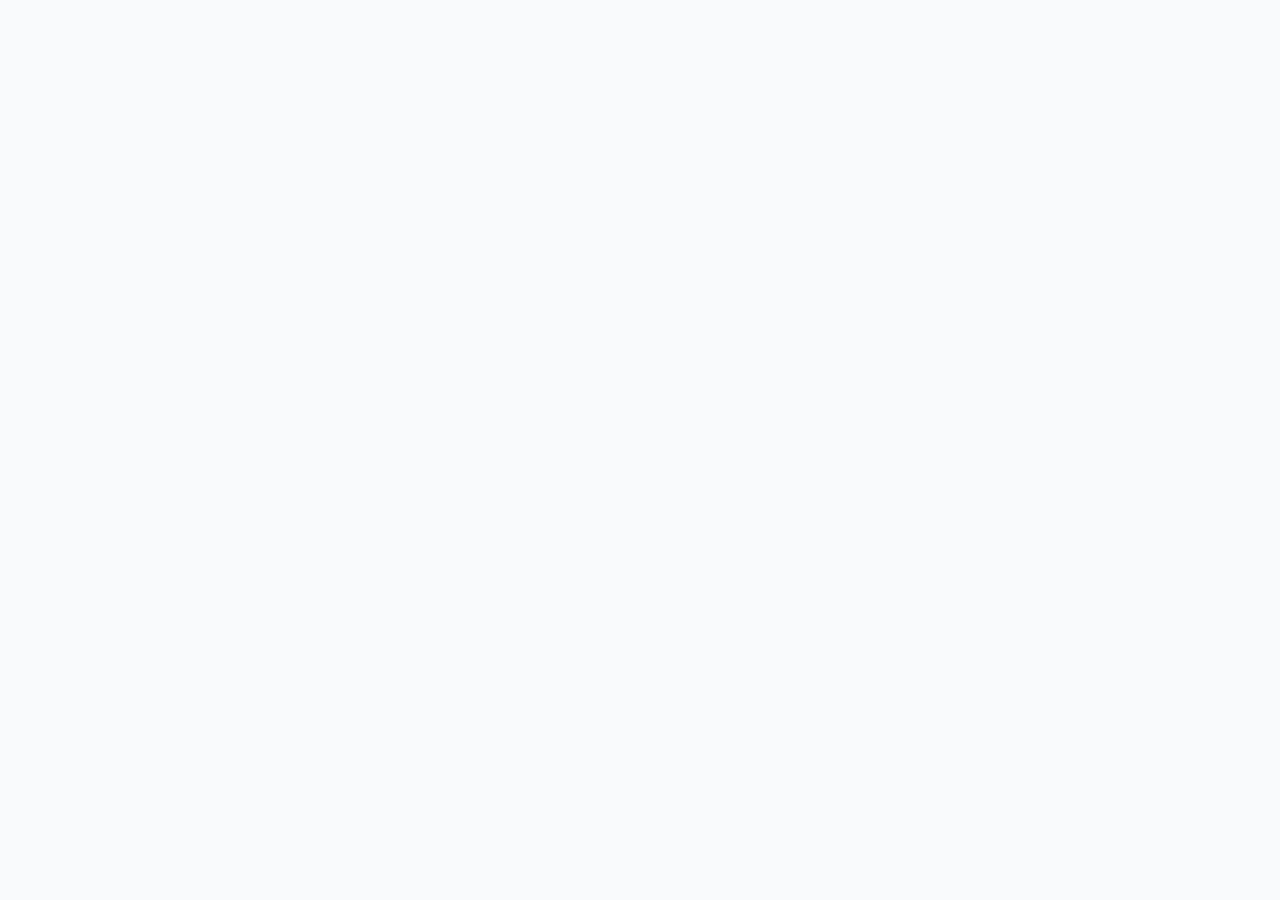
==== index.html @ a53a1e2d "fix: polish strategy confirmation workbench" ====
<!doctype html>
<html lang="zh-CN">
  <head>
    <meta charset="UTF-8" />
    <meta name="viewport" content="width=device-width, initial-scale=1.0, viewport-fit=cover" />
    <meta name="theme-color" content="#f6efe5" />
    <meta name="apple-mobile-web-app-capable" content="yes" />
    <meta name="apple-mobile-web-app-status-bar-style" content="default" />
    <title>交易考古｜趁记忆变形前，封存每笔买入</title>
    <link rel="preload" href="/trade-archaeology-workbench/fonts/inter-latin-400-normal.woff2" as="font" type="font/woff2" crossorigin />
    <link rel="preload" href="/trade-archaeology-workbench/fonts/inter-latin-600-normal.woff2" as="font" type="font/woff2" crossorigin />
    <style>
      html { background-color: hsl(220 20% 98%); }
      html.dark { background-color: hsl(220 20% 5%); }

      @font-face {
        font-family: "Inter";
        font-style: normal;
        font-display: swap;
        font-weight: 400;
        src: url("/trade-archaeology-workbench/fonts/inter-latin-ext-400-normal.woff2") format("woff2");
        unicode-range: U+0100-02BA,U+02BD-02C5,U+02C7-02CC,U+02CE-02D7,U+02DD-02FF,U+0304,U+0308,U+0329,U+1D00-1DBF,U+1E00-1E9F,U+1EF2-1EFF,U+2020,U+20A0-20AB,U+20AD-20C0,U+2113,U+2C60-2C7F,U+A720-A7FF;
      }

      @font-face {
        font-family: "Inter";
        font-style: normal;
        font-display: swap;
        font-weight: 400;
        src: url("/trade-archaeology-workbench/fonts/inter-latin-400-normal.woff2") format("woff2");
        unicode-range: U+0000-00FF,U+0131,U+0152-0153,U+02BB-02BC,U+02C6,U+02DA,U+02DC,U+0304,U+0308,U+0329,U+2000-206F,U+20AC,U+2122,U+2191,U+2193,U+2212,U+2215,U+FEFF,U+FFFD;
      }

      @font-face {
        font-family: "Inter";
        font-style: normal;
        font-display: swap;
        font-weight: 500;
        src: url("/trade-archaeology-workbench/fonts/inter-latin-ext-500-normal.woff2") format("woff2");
        unicode-range: U+0100-02BA,U+02BD-02C5,U+02C7-02CC,U+02CE-02D7,U+02DD-02FF,U+0304,U+0308,U+0329,U+1D00-1DBF,U+1E00-1E9F,U+1EF2-1EFF,U+2020,U+20A0-20AB,U+20AD-20C0,U+2113,U+2C60-2C7F,U+A720-A7FF;
      }

      @font-face {
        font-family: "Inter";
        font-style: normal;
        font-display: swap;
        font-weight: 500;
        src: url("/trade-archaeology-workbench/fonts/inter-latin-500-normal.woff2") format("woff2");
        unicode-range: U+0000-00FF,U+0131,U+0152-0153,U+02BB-02BC,U+02C6,U+02DA,U+02DC,U+0304,U+0308,U+0329,U+2000-206F,U+20AC,U+2122,U+2191,U+2193,U+2212,U+2215,U+FEFF,U+FFFD;
      }

      @font-face {
        font-family: "Inter";
        font-style: normal;
        font-display: swap;
        font-weight: 600;
        src: url("/trade-archaeology-workbench/fonts/inter-latin-ext-600-normal.woff2") format("woff2");
        unicode-range: U+0100-02BA,U+02BD-02C5,U+02C7-02CC,U+02CE-02D7,U+02DD-02FF,U+0304,U+0308,U+0329,U+1D00-1DBF,U+1E00-1E9F,U+1EF2-1EFF,U+2020,U+20A0-20AB,U+20AD-20C0,U+2113,U+2C60-2C7F,U+A720-A7FF;
      }

      @font-face {
        font-family: "Inter";
        font-style: normal;
        font-display: swap;
        font-weight: 600;
        src: url("/trade-archaeology-workbench/fonts/inter-latin-600-normal.woff2") format("woff2");
        unicode-range: U+0000-00FF,U+0131,U+0152-0153,U+02BB-02BC,U+02C6,U+02DA,U+02DC,U+0304,U+0308,U+0329,U+2000-206F,U+20AC,U+2122,U+2191,U+2193,U+2212,U+2215,U+FEFF,U+FFFD;
      }

      @font-face {
        font-family: "Inter";
        font-style: normal;
        font-display: swap;
        font-weight: 700;
        src: url("/trade-archaeology-workbench/fonts/inter-latin-ext-700-normal.woff2") format("woff2");
        unicode-range: U+0100-02BA,U+02BD-02C5,U+02C7-02CC,U+02CE-02D7,U+02DD-02FF,U+0304,U+0308,U+0329,U+1D00-1DBF,U+1E00-1E9F,U+1EF2-1EFF,U+2020,U+20A0-20AB,U+20AD-20C0,U+2113,U+2C60-2C7F,U+A720-A7FF;
      }

      @font-face {
        font-family: "Inter";
        font-style: normal;
        font-display: swap;
        font-weight: 700;
        src: url("/trade-archaeology-workbench/fonts/inter-latin-700-normal.woff2") format("woff2");
        unicode-range: U+0000-00FF,U+0131,U+0152-0153,U+02BB-02BC,U+02C6,U+02DA,U+02DC,U+0304,U+0308,U+0329,U+2000-206F,U+20AC,U+2122,U+2191,U+2193,U+2212,U+2215,U+FEFF,U+FFFD;
      }

      @font-face {
        font-family: "JetBrains Mono";
        font-style: normal;
        font-display: swap;
        font-weight: 400;
        src: url("/trade-archaeology-workbench/fonts/jetbrains-mono-latin-ext-400-normal.woff2") format("woff2");
        unicode-range: U+0100-02BA,U+02BD-02C5,U+02C7-02CC,U+02CE-02D7,U+02DD-02FF,U+0304,U+0308,U+0329,U+1D00-1DBF,U+1E00-1E9F,U+1EF2-1EFF,U+2020,U+20A0-20AB,U+20AD-20C0,U+2113,U+2C60-2C7F,U+A720-A7FF;
      }

      @font-face {
        font-family: "JetBrains Mono";
        font-style: normal;
        font-display: swap;
        font-weight: 400;
        src: url("/trade-archaeology-workbench/fonts/jetbrains-mono-latin-400-normal.woff2") format("woff2");
        unicode-range: U+0000-00FF,U+0131,U+0152-0153,U+02BB-02BC,U+02C6,U+02DA,U+02DC,U+0304,U+0308,U+0329,U+2000-206F,U+20AC,U+2122,U+2191,U+2193,U+2212,U+2215,U+FEFF,U+FFFD;
      }

      @font-face {
        font-family: "JetBrains Mono";
        font-style: normal;
        font-display: swap;
        font-weight: 500;
        src: url("/trade-archaeology-workbench/fonts/jetbrains-mono-latin-ext-500-normal.woff2") format("woff2");
        unicode-range: U+0100-02BA,U+02BD-02C5,U+02C7-02CC,U+02CE-02D7,U+02DD-02FF,U+0304,U+0308,U+0329,U+1D00-1DBF,U+1E00-1E9F,U+1EF2-1EFF,U+2020,U+20A0-20AB,U+20AD-20C0,U+2113,U+2C60-2C7F,U+A720-A7FF;
      }

      @font-face {
        font-family: "JetBrains Mono";
        font-style: normal;
        font-display: swap;
        font-weight: 500;
        src: url("/trade-archaeology-workbench/fonts/jetbrains-mono-latin-500-normal.woff2") format("woff2");
        unicode-range: U+0000-00FF,U+0131,U+0152-0153,U+02BB-02BC,U+02C6,U+02DA,U+02DC,U+0304,U+0308,U+0329,U+2000-206F,U+20AC,U+2122,U+2191,U+2193,U+2212,U+2215,U+FEFF,U+FFFD;
      }

      @font-face {
        font-family: "JetBrains Mono";
        font-style: normal;
        font-display: swap;
        font-weight: 700;
        src: url("/trade-archaeology-workbench/fonts/jetbrains-mono-latin-ext-700-normal.woff2") format("woff2");
        unicode-range: U+0100-02BA,U+02BD-02C5,U+02C7-02CC,U+02CE-02D7,U+02DD-02FF,U+0304,U+0308,U+0329,U+1D00-1DBF,U+1E00-1E9F,U+1EF2-1EFF,U+2020,U+20A0-20AB,U+20AD-20C0,U+2113,U+2C60-2C7F,U+A720-A7FF;
      }

      @font-face {
        font-family: "JetBrains Mono";
        font-style: normal;
        font-display: swap;
        font-weight: 700;
        src: url("/trade-archaeology-workbench/fonts/jetbrains-mono-latin-700-normal.woff2") format("woff2");
        unicode-range: U+0000-00FF,U+0131,U+0152-0153,U+02BB-02BC,U+02C6,U+02DA,U+02DC,U+0304,U+0308,U+0329,U+2000-206F,U+20AC,U+2122,U+2191,U+2193,U+2212,U+2215,U+FEFF,U+FFFD;
      }
    </style>
    <script src="/trade-archaeology-workbench/theme-boot.js"></script>
    <meta name="description" content="刚完成买入后，用几十秒核对成交字段并保存当时原话；随后在电脑端与交割单和策略记录核对。" />
    <meta property="og:title" content="交易考古｜封存刚发生的买入" />
    <meta property="og:description" content="截图、核对、写一句原因。趁记忆变形前，保留每笔买入当时的真实判断。" />
    <meta property="og:type" content="website" />
    <meta property="og:image" content="/trade-archaeology-workbench/mobile-social-preview.png" />
    <meta name="twitter:card" content="summary_large_image" />
    <meta name="twitter:title" content="交易考古｜封存刚发生的买入" />
    <meta name="twitter:description" content="截图、核对、写一句原因。趁记忆变形前，保留每笔买入当时的真实判断。" />
    <meta name="twitter:image" content="/trade-archaeology-workbench/mobile-social-preview.png" />
    <script type="module" crossorigin src="/trade-archaeology-workbench/assets/index-B995iYvN.js"></script>
    <link rel="modulepreload" crossorigin href="/trade-archaeology-workbench/assets/vendor-react-CUtAopOb.js">
    <link rel="stylesheet" crossorigin href="/trade-archaeology-workbench/assets/index-Dd27rrLP.css">
  </head>
  <body class="min-h-screen bg-background text-foreground antialiased">
    <!--
      THESIS: A research ledger for turning confirmed decisions into strategy; it refuses the generic SaaS dashboard.
      OWN-WORLD: Warm paper, forest rules, cinnabar emphasis, ledger cells, and restrained squared controls.
      STORY: Enter decisions, inspect point-in-time evidence, shape strategy, then evaluate only after freezing.
      FIRST VIEWPORT: A compact masthead and numbered stage rail frame one dense, task-first work surface.
      FORM: Chinese editorial research folio, pinned by the user's reference; seed key USER-REFERENCE-2026-09-03.
      FINISH: unreviewed and undocumented is unfinished; this build ends with the finish review, the verdict, and DESIGN.md
    -->
    <div id="root"></div>
  </body>
</html>
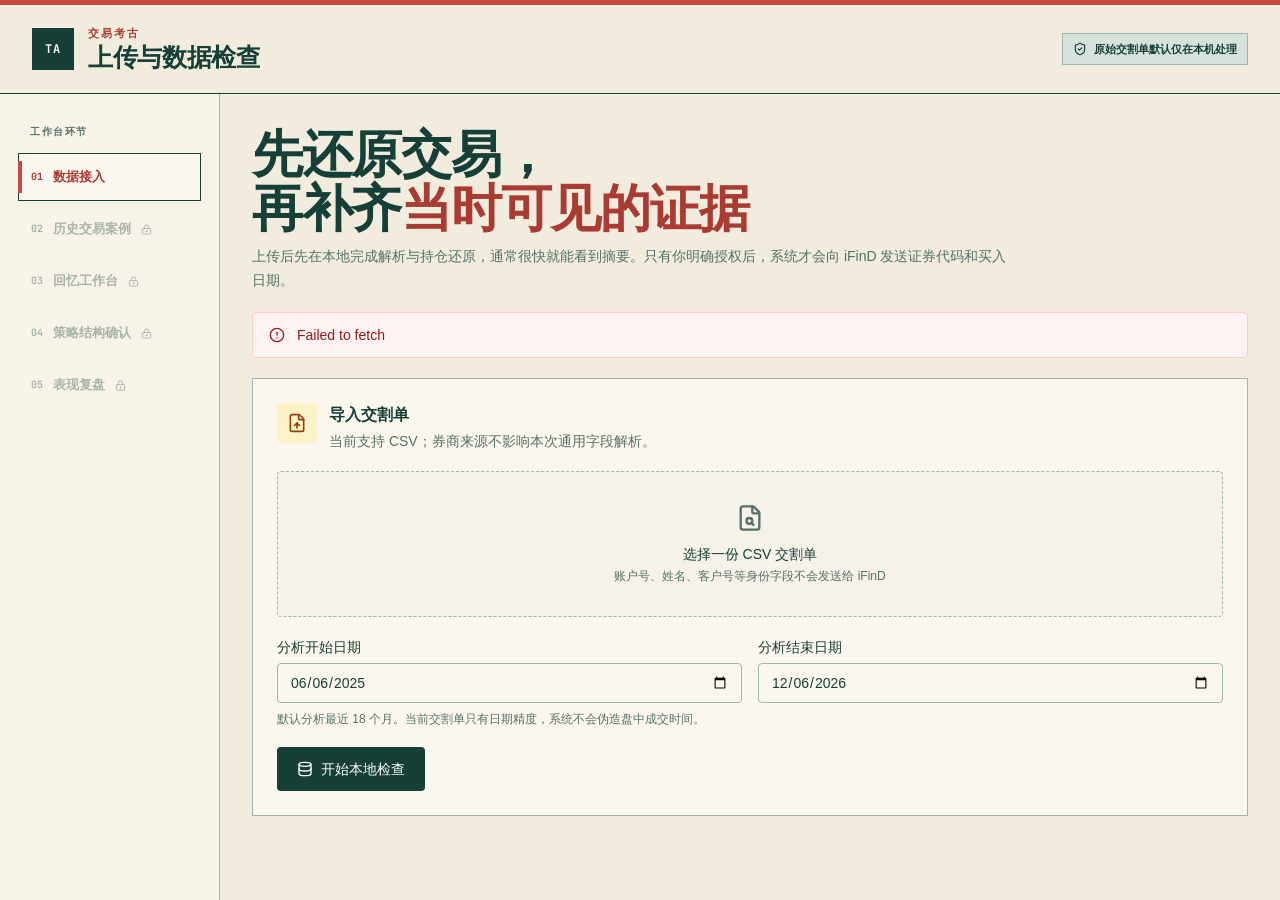
==== commit 4625584b: "feat: add strategy freeze and review unlock" ====
--- a/index.html
+++ b/index.html
@@ -7,8 +7,8 @@
     <meta name="apple-mobile-web-app-capable" content="yes" />
     <meta name="apple-mobile-web-app-status-bar-style" content="default" />
     <title>交易考古｜趁记忆变形前，封存每笔买入</title>
-    <link rel="preload" href="/trade-archaeology-workbench/fonts/inter-latin-400-normal.woff2" as="font" type="font/woff2" crossorigin />
-    <link rel="preload" href="/trade-archaeology-workbench/fonts/inter-latin-600-normal.woff2" as="font" type="font/woff2" crossorigin />
+    <link rel="preload" href="/fonts/inter-latin-400-normal.woff2" as="font" type="font/woff2" crossorigin />
+    <link rel="preload" href="/fonts/inter-latin-600-normal.woff2" as="font" type="font/woff2" crossorigin />
     <style>
       html { background-color: hsl(220 20% 98%); }
       html.dark { background-color: hsl(220 20% 5%); }
@@ -18,7 +18,7 @@
         font-style: normal;
         font-display: swap;
         font-weight: 400;
-        src: url("/trade-archaeology-workbench/fonts/inter-latin-ext-400-normal.woff2") format("woff2");
+        src: url("/fonts/inter-latin-ext-400-normal.woff2") format("woff2");
         unicode-range: U+0100-02BA,U+02BD-02C5,U+02C7-02CC,U+02CE-02D7,U+02DD-02FF,U+0304,U+0308,U+0329,U+1D00-1DBF,U+1E00-1E9F,U+1EF2-1EFF,U+2020,U+20A0-20AB,U+20AD-20C0,U+2113,U+2C60-2C7F,U+A720-A7FF;
       }
 
@@ -27,7 +27,7 @@
         font-style: normal;
         font-display: swap;
         font-weight: 400;
-        src: url("/trade-archaeology-workbench/fonts/inter-latin-400-normal.woff2") format("woff2");
+        src: url("/fonts/inter-latin-400-normal.woff2") format("woff2");
         unicode-range: U+0000-00FF,U+0131,U+0152-0153,U+02BB-02BC,U+02C6,U+02DA,U+02DC,U+0304,U+0308,U+0329,U+2000-206F,U+20AC,U+2122,U+2191,U+2193,U+2212,U+2215,U+FEFF,U+FFFD;
       }
 
@@ -36,7 +36,7 @@
         font-style: normal;
         font-display: swap;
         font-weight: 500;
-        src: url("/trade-archaeology-workbench/fonts/inter-latin-ext-500-normal.woff2") format("woff2");
+        src: url("/fonts/inter-latin-ext-500-normal.woff2") format("woff2");
         unicode-range: U+0100-02BA,U+02BD-02C5,U+02C7-02CC,U+02CE-02D7,U+02DD-02FF,U+0304,U+0308,U+0329,U+1D00-1DBF,U+1E00-1E9F,U+1EF2-1EFF,U+2020,U+20A0-20AB,U+20AD-20C0,U+2113,U+2C60-2C7F,U+A720-A7FF;
       }
 
@@ -45,7 +45,7 @@
         font-style: normal;
         font-display: swap;
         font-weight: 500;
-        src: url("/trade-archaeology-workbench/fonts/inter-latin-500-normal.woff2") format("woff2");
+        src: url("/fonts/inter-latin-500-normal.woff2") format("woff2");
         unicode-range: U+0000-00FF,U+0131,U+0152-0153,U+02BB-02BC,U+02C6,U+02DA,U+02DC,U+0304,U+0308,U+0329,U+2000-206F,U+20AC,U+2122,U+2191,U+2193,U+2212,U+2215,U+FEFF,U+FFFD;
       }
 
@@ -54,7 +54,7 @@
         font-style: normal;
         font-display: swap;
         font-weight: 600;
-        src: url("/trade-archaeology-workbench/fonts/inter-latin-ext-600-normal.woff2") format("woff2");
+        src: url("/fonts/inter-latin-ext-600-normal.woff2") format("woff2");
         unicode-range: U+0100-02BA,U+02BD-02C5,U+02C7-02CC,U+02CE-02D7,U+02DD-02FF,U+0304,U+0308,U+0329,U+1D00-1DBF,U+1E00-1E9F,U+1EF2-1EFF,U+2020,U+20A0-20AB,U+20AD-20C0,U+2113,U+2C60-2C7F,U+A720-A7FF;
       }
 
@@ -63,7 +63,7 @@
         font-style: normal;
         font-display: swap;
         font-weight: 600;
-        src: url("/trade-archaeology-workbench/fonts/inter-latin-600-normal.woff2") format("woff2");
+        src: url("/fonts/inter-latin-600-normal.woff2") format("woff2");
         unicode-range: U+0000-00FF,U+0131,U+0152-0153,U+02BB-02BC,U+02C6,U+02DA,U+02DC,U+0304,U+0308,U+0329,U+2000-206F,U+20AC,U+2122,U+2191,U+2193,U+2212,U+2215,U+FEFF,U+FFFD;
       }
 
@@ -72,7 +72,7 @@
         font-style: normal;
         font-display: swap;
         font-weight: 700;
-        src: url("/trade-archaeology-workbench/fonts/inter-latin-ext-700-normal.woff2") format("woff2");
+        src: url("/fonts/inter-latin-ext-700-normal.woff2") format("woff2");
         unicode-range: U+0100-02BA,U+02BD-02C5,U+02C7-02CC,U+02CE-02D7,U+02DD-02FF,U+0304,U+0308,U+0329,U+1D00-1DBF,U+1E00-1E9F,U+1EF2-1EFF,U+2020,U+20A0-20AB,U+20AD-20C0,U+2113,U+2C60-2C7F,U+A720-A7FF;
       }
 
@@ -81,7 +81,7 @@
         font-style: normal;
         font-display: swap;
         font-weight: 700;
-        src: url("/trade-archaeology-workbench/fonts/inter-latin-700-normal.woff2") format("woff2");
+        src: url("/fonts/inter-latin-700-normal.woff2") format("woff2");
         unicode-range: U+0000-00FF,U+0131,U+0152-0153,U+02BB-02BC,U+02C6,U+02DA,U+02DC,U+0304,U+0308,U+0329,U+2000-206F,U+20AC,U+2122,U+2191,U+2193,U+2212,U+2215,U+FEFF,U+FFFD;
       }
 
@@ -90,7 +90,7 @@
         font-style: normal;
         font-display: swap;
         font-weight: 400;
-        src: url("/trade-archaeology-workbench/fonts/jetbrains-mono-latin-ext-400-normal.woff2") format("woff2");
+        src: url("/fonts/jetbrains-mono-latin-ext-400-normal.woff2") format("woff2");
         unicode-range: U+0100-02BA,U+02BD-02C5,U+02C7-02CC,U+02CE-02D7,U+02DD-02FF,U+0304,U+0308,U+0329,U+1D00-1DBF,U+1E00-1E9F,U+1EF2-1EFF,U+2020,U+20A0-20AB,U+20AD-20C0,U+2113,U+2C60-2C7F,U+A720-A7FF;
       }
 
@@ -99,7 +99,7 @@
         font-style: normal;
         font-display: swap;
         font-weight: 400;
-        src: url("/trade-archaeology-workbench/fonts/jetbrains-mono-latin-400-normal.woff2") format("woff2");
+        src: url("/fonts/jetbrains-mono-latin-400-normal.woff2") format("woff2");
         unicode-range: U+0000-00FF,U+0131,U+0152-0153,U+02BB-02BC,U+02C6,U+02DA,U+02DC,U+0304,U+0308,U+0329,U+2000-206F,U+20AC,U+2122,U+2191,U+2193,U+2212,U+2215,U+FEFF,U+FFFD;
       }
 
@@ -108,7 +108,7 @@
         font-style: normal;
         font-display: swap;
         font-weight: 500;
-        src: url("/trade-archaeology-workbench/fonts/jetbrains-mono-latin-ext-500-normal.woff2") format("woff2");
+        src: url("/fonts/jetbrains-mono-latin-ext-500-normal.woff2") format("woff2");
         unicode-range: U+0100-02BA,U+02BD-02C5,U+02C7-02CC,U+02CE-02D7,U+02DD-02FF,U+0304,U+0308,U+0329,U+1D00-1DBF,U+1E00-1E9F,U+1EF2-1EFF,U+2020,U+20A0-20AB,U+20AD-20C0,U+2113,U+2C60-2C7F,U+A720-A7FF;
       }
 
@@ -117,7 +117,7 @@
         font-style: normal;
         font-display: swap;
         font-weight: 500;
-        src: url("/trade-archaeology-workbench/fonts/jetbrains-mono-latin-500-normal.woff2") format("woff2");
+        src: url("/fonts/jetbrains-mono-latin-500-normal.woff2") format("woff2");
         unicode-range: U+0000-00FF,U+0131,U+0152-0153,U+02BB-02BC,U+02C6,U+02DA,U+02DC,U+0304,U+0308,U+0329,U+2000-206F,U+20AC,U+2122,U+2191,U+2193,U+2212,U+2215,U+FEFF,U+FFFD;
       }
 
@@ -126,7 +126,7 @@
         font-style: normal;
         font-display: swap;
         font-weight: 700;
-        src: url("/trade-archaeology-workbench/fonts/jetbrains-mono-latin-ext-700-normal.woff2") format("woff2");
+        src: url("/fonts/jetbrains-mono-latin-ext-700-normal.woff2") format("woff2");
         unicode-range: U+0100-02BA,U+02BD-02C5,U+02C7-02CC,U+02CE-02D7,U+02DD-02FF,U+0304,U+0308,U+0329,U+1D00-1DBF,U+1E00-1E9F,U+1EF2-1EFF,U+2020,U+20A0-20AB,U+20AD-20C0,U+2113,U+2C60-2C7F,U+A720-A7FF;
       }
 
@@ -135,23 +135,23 @@
         font-style: normal;
         font-display: swap;
         font-weight: 700;
-        src: url("/trade-archaeology-workbench/fonts/jetbrains-mono-latin-700-normal.woff2") format("woff2");
+        src: url("/fonts/jetbrains-mono-latin-700-normal.woff2") format("woff2");
         unicode-range: U+0000-00FF,U+0131,U+0152-0153,U+02BB-02BC,U+02C6,U+02DA,U+02DC,U+0304,U+0308,U+0329,U+2000-206F,U+20AC,U+2122,U+2191,U+2193,U+2212,U+2215,U+FEFF,U+FFFD;
       }
     </style>
-    <script src="/trade-archaeology-workbench/theme-boot.js"></script>
+    <script src="/theme-boot.js"></script>
     <meta name="description" content="刚完成买入后，用几十秒核对成交字段并保存当时原话；随后在电脑端与交割单和策略记录核对。" />
     <meta property="og:title" content="交易考古｜封存刚发生的买入" />
     <meta property="og:description" content="截图、核对、写一句原因。趁记忆变形前，保留每笔买入当时的真实判断。" />
     <meta property="og:type" content="website" />
-    <meta property="og:image" content="/trade-archaeology-workbench/mobile-social-preview.png" />
+    <meta property="og:image" content="/mobile-social-preview.png" />
     <meta name="twitter:card" content="summary_large_image" />
     <meta name="twitter:title" content="交易考古｜封存刚发生的买入" />
     <meta name="twitter:description" content="截图、核对、写一句原因。趁记忆变形前，保留每笔买入当时的真实判断。" />
-    <meta name="twitter:image" content="/trade-archaeology-workbench/mobile-social-preview.png" />
-    <script type="module" crossorigin src="/trade-archaeology-workbench/assets/index-B995iYvN.js"></script>
-    <link rel="modulepreload" crossorigin href="/trade-archaeology-workbench/assets/vendor-react-CUtAopOb.js">
-    <link rel="stylesheet" crossorigin href="/trade-archaeology-workbench/assets/index-Dd27rrLP.css">
+    <meta name="twitter:image" content="/mobile-social-preview.png" />
+    <script type="module" crossorigin src="/assets/index-D56jchbZ.js"></script>
+    <link rel="modulepreload" crossorigin href="/assets/vendor-react-CUtAopOb.js">
+    <link rel="stylesheet" crossorigin href="/assets/index-DrBHMbCF.css">
   </head>
   <body class="min-h-screen bg-background text-foreground antialiased">
     <!--
--- a/assets/index-DrBHMbCF.css
+++ b/assets/index-DrBHMbCF.css
@@ -0,0 +1 @@
+*,:before,:after{--tw-border-spacing-x: 0;--tw-border-spacing-y: 0;--tw-translate-x: 0;--tw-translate-y: 0;--tw-rotate: 0;--tw-skew-x: 0;--tw-skew-y: 0;--tw-scale-x: 1;--tw-scale-y: 1;--tw-pan-x: ;--tw-pan-y: ;--tw-pinch-zoom: ;--tw-scroll-snap-strictness: proximity;--tw-gradient-from-position: ;--tw-gradient-via-position: ;--tw-gradient-to-position: ;--tw-ordinal: ;--tw-slashed-zero: ;--tw-numeric-figure: ;--tw-numeric-spacing: ;--tw-numeric-fraction: ;--tw-ring-inset: ;--tw-ring-offset-width: 0px;--tw-ring-offset-color: #fff;--tw-ring-color: rgb(59 130 246 / .5);--tw-ring-offset-shadow: 0 0 #0000;--tw-ring-shadow: 0 0 #0000;--tw-shadow: 0 0 #0000;--tw-shadow-colored: 0 0 #0000;--tw-blur: ;--tw-brightness: ;--tw-contrast: ;--tw-grayscale: ;--tw-hue-rotate: ;--tw-invert: ;--tw-saturate: ;--tw-sepia: ;--tw-drop-shadow: ;--tw-backdrop-blur: ;--tw-backdrop-brightness: ;--tw-backdrop-contrast: ;--tw-backdrop-grayscale: ;--tw-backdrop-hue-rotate: ;--tw-backdrop-invert: ;--tw-backdrop-opacity: ;--tw-backdrop-saturate: ;--tw-backdrop-sepia: ;--tw-contain-size: ;--tw-contain-layout: ;--tw-contain-paint: ;--tw-contain-style: }::backdrop{--tw-border-spacing-x: 0;--tw-border-spacing-y: 0;--tw-translate-x: 0;--tw-translate-y: 0;--tw-rotate: 0;--tw-skew-x: 0;--tw-skew-y: 0;--tw-scale-x: 1;--tw-scale-y: 1;--tw-pan-x: ;--tw-pan-y: ;--tw-pinch-zoom: ;--tw-scroll-snap-strictness: proximity;--tw-gradient-from-position: ;--tw-gradient-via-position: ;--tw-gradient-to-position: ;--tw-ordinal: ;--tw-slashed-zero: ;--tw-numeric-figure: ;--tw-numeric-spacing: ;--tw-numeric-fraction: ;--tw-ring-inset: ;--tw-ring-offset-width: 0px;--tw-ring-offset-color: #fff;--tw-ring-color: rgb(59 130 246 / .5);--tw-ring-offset-shadow: 0 0 #0000;--tw-ring-shadow: 0 0 #0000;--tw-shadow: 0 0 #0000;--tw-shadow-colored: 0 0 #0000;--tw-blur: ;--tw-brightness: ;--tw-contrast: ;--tw-grayscale: ;--tw-hue-rotate: ;--tw-invert: ;--tw-saturate: ;--tw-sepia: ;--tw-drop-shadow: ;--tw-backdrop-blur: ;--tw-backdrop-brightness: ;--tw-backdrop-contrast: ;--tw-backdrop-grayscale: ;--tw-backdrop-hue-rotate: ;--tw-backdrop-invert: ;--tw-backdrop-opacity: ;--tw-backdrop-saturate: ;--tw-backdrop-sepia: ;--tw-contain-size: ;--tw-contain-layout: ;--tw-contain-paint: ;--tw-contain-style: }*,:before,:after{box-sizing:border-box;border-width:0;border-style:solid;border-color:#e5e7eb}:before,:after{--tw-content: ""}html,:host{line-height:1.5;-webkit-text-size-adjust:100%;-moz-tab-size:4;-o-tab-size:4;tab-size:4;font-family:Inter,system-ui,sans-serif;font-feature-settings:normal;font-variation-settings:normal;-webkit-tap-highlight-color:transparent}body{margin:0;line-height:inherit}hr{height:0;color:inherit;border-top-width:1px}abbr:where([title]){-webkit-text-decoration:underline dotted;text-decoration:underline dotted}h1,h2,h3,h4,h5,h6{font-size:inherit;font-weight:inherit}a{color:inherit;text-decoration:inherit}b,strong{font-weight:bolder}code,kbd,samp,pre{font-family:JetBrains Mono,ui-monospace,monospace;font-feature-settings:normal;font-variation-settings:normal;font-size:1em}small{font-size:80%}sub,sup{font-size:75%;line-height:0;position:relative;vertical-align:baseline}sub{bottom:-.25em}sup{top:-.5em}table{text-indent:0;border-color:inherit;border-collapse:collapse}button,input,optgroup,select,textarea{font-family:inherit;font-feature-settings:inherit;font-variation-settings:inherit;font-size:100%;font-weight:inherit;line-height:inherit;letter-spacing:inherit;color:inherit;margin:0;padding:0}button,select{text-transform:none}button,input:where([type=button]),input:where([type=reset]),input:where([type=submit]){-webkit-appearance:button;background-color:transparent;background-image:none}:-moz-focusring{outline:auto}:-moz-ui-invalid{box-shadow:none}progress{vertical-align:baseline}::-webkit-inner-spin-button,::-webkit-outer-spin-button{height:auto}[type=search]{-webkit-appearance:textfield;outline-offset:-2px}::-webkit-search-decoration{-webkit-appearance:none}::-webkit-file-upload-button{-webkit-appearance:button;font:inherit}summary{display:list-item}blockquote,dl,dd,h1,h2,h3,h4,h5,h6,hr,figure,p,pre{margin:0}fieldset{margin:0;padding:0}legend{padding:0}ol,ul,menu{list-style:none;margin:0;padding:0}dialog{padding:0}textarea{resize:vertical}input::-moz-placeholder,textarea::-moz-placeholder{opacity:1;color:#9ca3af}input::placeholder,textarea::placeholder{opacity:1;color:#9ca3af}button,[role=button]{cursor:pointer}:disabled{cursor:default}img,svg,video,canvas,audio,iframe,embed,object{display:block;vertical-align:middle}img,video{max-width:100%;height:auto}[hidden]:where(:not([hidden=until-found])){display:none}:root{--background: 220 20% 98%;--foreground: 220 20% 10%;--card: 0 0% 100%;--card-foreground: 220 20% 10%;--popover: 0 0% 100%;--popover-foreground: 220 20% 10%;--primary: 27 90% 52%;--primary-foreground: 0 0% 100%;--muted: 220 14% 92%;--muted-foreground: 220 14% 46%;--destructive: 0 84% 60%;--destructive-foreground: 0 0% 100%;--border: 220 14% 87%;--radius: .5rem;--success: 142 71% 45%;--danger: 0 84% 60%;--warning: 38 92% 50%;--info: 217 91% 60%;--chart-grid: 220 14% 90%;--chart-text: 220 14% 46%;--chart-axis: 220 14% 80%;--chart-compare-a: #3b82f6;--chart-compare-b: #f59e0b}.dark{--background: 220 20% 5%;--foreground: 220 10% 93%;--card: 220 18% 10%;--card-foreground: 220 10% 93%;--popover: 220 18% 12%;--popover-foreground: 220 10% 93%;--primary: 27 90% 52%;--primary-foreground: 0 0% 100%;--muted: 220 16% 16%;--muted-foreground: 220 10% 64%;--destructive: 0 62% 50%;--destructive-foreground: 0 0% 100%;--border: 220 14% 24%;--success: 142 71% 45%;--danger: 0 62% 50%;--warning: 38 92% 50%;--info: 217 91% 60%;--chart-grid: 220 20% 14%;--chart-text: 220 10% 55%;--chart-axis: 220 20% 26%;--chart-compare-a: #60a5fa;--chart-compare-b: #fbbf24}*{border-color:hsl(var(--border))}body{background-color:hsl(var(--background));color:hsl(var(--foreground))}.prose table{border-collapse:collapse;width:100%}.prose th,.prose td{border:1px solid hsl(var(--border))}.prose tbody tr:nth-child(2n){background:hsl(var(--muted) / .3)}::-webkit-scrollbar{width:6px;height:6px}::-webkit-scrollbar-track{background:transparent}::-webkit-scrollbar-thumb{background:hsl(var(--border));border-radius:3px}::-webkit-scrollbar-thumb:hover{background:hsl(var(--muted-foreground))}.\!container{width:100%!important}.container{width:100%}@media(min-width:640px){.\!container{max-width:640px!important}.container{max-width:640px}}@media(min-width:768px){.\!container{max-width:768px!important}.container{max-width:768px}}@media(min-width:1024px){.\!container{max-width:1024px!important}.container{max-width:1024px}}@media(min-width:1280px){.\!container{max-width:1280px!important}.container{max-width:1280px}}@media(min-width:1536px){.\!container{max-width:1536px!important}.container{max-width:1536px}}.prose{color:var(--tw-prose-body);max-width:65ch}.prose :where(p):not(:where([class~=not-prose],[class~=not-prose] *)){margin-top:1.25em;margin-bottom:1.25em}.prose :where([class~=lead]):not(:where([class~=not-prose],[class~=not-prose] *)){color:var(--tw-prose-lead);font-size:1.25em;line-height:1.6;margin-top:1.2em;margin-bottom:1.2em}.prose :where(a):not(:where([class~=not-prose],[class~=not-prose] *)){color:var(--tw-prose-links);text-decoration:underline;font-weight:500}.prose :where(strong):not(:where([class~=not-prose],[class~=not-prose] *)){color:var(--tw-prose-bold);font-weight:600}.prose :where(a strong):not(:where([class~=not-prose],[class~=not-prose] *)){color:inherit}.prose :where(blockquote strong):not(:where([class~=not-prose],[class~=not-prose] *)){color:inherit}.prose :where(thead th strong):not(:where([class~=not-prose],[class~=not-prose] *)){color:inherit}.prose :where(ol):not(:where([class~=not-prose],[class~=not-prose] *)){list-style-type:decimal;margin-top:1.25em;margin-bottom:1.25em;padding-inline-start:1.625em}.prose :where(ol[type=A]):not(:where([class~=not-prose],[class~=not-prose] *)){list-style-type:upper-alpha}.prose :where(ol[type=a]):not(:where([class~=not-prose],[class~=not-prose] *)){list-style-type:lower-alpha}.prose :where(ol[type=A s]):not(:where([class~=not-prose],[class~=not-prose] *)){list-style-type:upper-alpha}.prose :where(ol[type=a s]):not(:where([class~=not-prose],[class~=not-prose] *)){list-style-type:lower-alpha}.prose :where(ol[type=I]):not(:where([class~=not-prose],[class~=not-prose] *)){list-style-type:upper-roman}.prose :where(ol[type=i]):not(:where([class~=not-prose],[class~=not-prose] *)){list-style-type:lower-roman}.prose :where(ol[type=I s]):not(:where([class~=not-prose],[class~=not-prose] *)){list-style-type:upper-roman}.prose :where(ol[type=i s]):not(:where([class~=not-prose],[class~=not-prose] *)){list-style-type:lower-roman}.prose :where(ol[type="1"]):not(:where([class~=not-prose],[class~=not-prose] *)){list-style-type:decimal}.prose :where(ul):not(:where([class~=not-prose],[class~=not-prose] *)){list-style-type:disc;margin-top:1.25em;margin-bottom:1.25em;padding-inline-start:1.625em}.prose :where(ol>li):not(:where([class~=not-prose],[class~=not-prose] *))::marker{font-weight:400;color:var(--tw-prose-counters)}.prose :where(ul>li):not(:where([class~=not-prose],[class~=not-prose] *))::marker{color:var(--tw-prose-bullets)}.prose :where(dt):not(:where([class~=not-prose],[class~=not-prose] *)){color:var(--tw-prose-headings);font-weight:600;margin-top:1.25em}.prose :where(hr):not(:where([class~=not-prose],[class~=not-prose] *)){border-color:var(--tw-prose-hr);border-top-width:1px;margin-top:3em;margin-bottom:3em}.prose :where(blockquote):not(:where([class~=not-prose],[class~=not-prose] *)){font-weight:500;font-style:italic;color:var(--tw-prose-quotes);border-inline-start-width:.25rem;border-inline-start-color:var(--tw-prose-quote-borders);quotes:"“""”""‘""’";margin-top:1.6em;margin-bottom:1.6em;padding-inline-start:1em}.prose :where(blockquote p:first-of-type):not(:where([class~=not-prose],[class~=not-prose] *)):before{content:open-quote}.prose :where(blockquote p:last-of-type):not(:where([class~=not-prose],[class~=not-prose] *)):after{content:close-quote}.prose :where(h1):not(:where([class~=not-prose],[class~=not-prose] *)){color:var(--tw-prose-headings);font-weight:800;font-size:2.25em;margin-top:0;margin-bottom:.8888889em;line-height:1.1111111}.prose :where(h1 strong):not(:where([class~=not-prose],[class~=not-prose] *)){font-weight:900;color:inherit}.prose :where(h2):not(:where([class~=not-prose],[class~=not-prose] *)){color:var(--tw-prose-headings);font-weight:700;font-size:1.5em;margin-top:2em;margin-bottom:1em;line-height:1.3333333}.prose :where(h2 strong):not(:where([class~=not-prose],[class~=not-prose] *)){font-weight:800;color:inherit}.prose :where(h3):not(:where([class~=not-prose],[class~=not-prose] *)){color:var(--tw-prose-headings);font-weight:600;font-size:1.25em;margin-top:1.6em;margin-bottom:.6em;line-height:1.6}.prose :where(h3 strong):not(:where([class~=not-prose],[class~=not-prose] *)){font-weight:700;color:inherit}.prose :where(h4):not(:where([class~=not-prose],[class~=not-prose] *)){color:var(--tw-prose-headings);font-weight:600;margin-top:1.5em;margin-bottom:.5em;line-height:1.5}.prose :where(h4 strong):not(:where([class~=not-prose],[class~=not-prose] *)){font-weight:700;color:inherit}.prose :where(img):not(:where([class~=not-prose],[class~=not-prose] *)){margin-top:2em;margin-bottom:2em}.prose :where(picture):not(:where([class~=not-prose],[class~=not-prose] *)){display:block;margin-top:2em;margin-bottom:2em}.prose :where(video):not(:where([class~=not-prose],[class~=not-prose] *)){margin-top:2em;margin-bottom:2em}.prose :where(kbd):not(:where([class~=not-prose],[class~=not-prose] *)){font-weight:500;font-family:inherit;color:var(--tw-prose-kbd);box-shadow:0 0 0 1px var(--tw-prose-kbd-shadows),0 3px 0 var(--tw-prose-kbd-shadows);font-size:.875em;border-radius:.3125rem;padding-top:.1875em;padding-inline-end:.375em;padding-bottom:.1875em;padding-inline-start:.375em}.prose :where(code):not(:where([class~=not-prose],[class~=not-prose] *)){color:var(--tw-prose-code);font-weight:600;font-size:.875em}.prose :where(code):not(:where([class~=not-prose],[class~=not-prose] *)):before{content:"`"}.prose :where(code):not(:where([class~=not-prose],[class~=not-prose] *)):after{content:"`"}.prose :where(a code):not(:where([class~=not-prose],[class~=not-prose] *)){color:inherit}.prose :where(h1 code):not(:where([class~=not-prose],[class~=not-prose] *)){color:inherit}.prose :where(h2 code):not(:where([class~=not-prose],[class~=not-prose] *)){color:inherit;font-size:.875em}.prose :where(h3 code):not(:where([class~=not-prose],[class~=not-prose] *)){color:inherit;font-size:.9em}.prose :where(h4 code):not(:where([class~=not-prose],[class~=not-prose] *)){color:inherit}.prose :where(blockquote code):not(:where([class~=not-prose],[class~=not-prose] *)){color:inherit}.prose :where(thead th code):not(:where([class~=not-prose],[class~=not-prose] *)){color:inherit}.prose :where(pre):not(:where([class~=not-prose],[class~=not-prose] *)){color:var(--tw-prose-pre-code);background-color:var(--tw-prose-pre-bg);overflow-x:auto;font-weight:400;font-size:.875em;line-height:1.7142857;margin-top:1.7142857em;margin-bottom:1.7142857em;border-radius:.375rem;padding-top:.8571429em;padding-inline-end:1.1428571em;padding-bottom:.8571429em;padding-inline-start:1.1428571em}.prose :where(pre code):not(:where([class~=not-prose],[class~=not-prose] *)){background-color:transparent;border-width:0;border-radius:0;padding:0;font-weight:inherit;color:inherit;font-size:inherit;font-family:inherit;line-height:inherit}.prose :where(pre code):not(:where([class~=not-prose],[class~=not-prose] *)):before{content:none}.prose :where(pre code):not(:where([class~=not-prose],[class~=not-prose] *)):after{content:none}.prose :where(table):not(:where([class~=not-prose],[class~=not-prose] *)){width:100%;table-layout:auto;margin-top:2em;margin-bottom:2em;font-size:.875em;line-height:1.7142857}.prose :where(thead):not(:where([class~=not-prose],[class~=not-prose] *)){border-bottom-width:1px;border-bottom-color:var(--tw-prose-th-borders)}.prose :where(thead th):not(:where([class~=not-prose],[class~=not-prose] *)){color:var(--tw-prose-headings);font-weight:600;vertical-align:bottom;padding-inline-end:.5714286em;padding-bottom:.5714286em;padding-inline-start:.5714286em}.prose :where(tbody tr):not(:where([class~=not-prose],[class~=not-prose] *)){border-bottom-width:1px;border-bottom-color:var(--tw-prose-td-borders)}.prose :where(tbody tr:last-child):not(:where([class~=not-prose],[class~=not-prose] *)){border-bottom-width:0}.prose :where(tbody td):not(:where([class~=not-prose],[class~=not-prose] *)){vertical-align:baseline}.prose :where(tfoot):not(:where([class~=not-prose],[class~=not-prose] *)){border-top-width:1px;border-top-color:var(--tw-prose-th-borders)}.prose :where(tfoot td):not(:where([class~=not-prose],[class~=not-prose] *)){vertical-align:top}.prose :where(th,td):not(:where([class~=not-prose],[class~=not-prose] *)){text-align:start}.prose :where(figure>*):not(:where([class~=not-prose],[class~=not-prose] *)){margin-top:0;margin-bottom:0}.prose :where(figcaption):not(:where([class~=not-prose],[class~=not-prose] *)){color:var(--tw-prose-captions);font-size:.875em;line-height:1.4285714;margin-top:.8571429em}.prose{--tw-prose-body: #374151;--tw-prose-headings: #111827;--tw-prose-lead: #4b5563;--tw-prose-links: #111827;--tw-prose-bold: #111827;--tw-prose-counters: #6b7280;--tw-prose-bullets: #d1d5db;--tw-prose-hr: #e5e7eb;--tw-prose-quotes: #111827;--tw-prose-quote-borders: #e5e7eb;--tw-prose-captions: #6b7280;--tw-prose-kbd: #111827;--tw-prose-kbd-shadows: rgb(17 24 39 / 10%);--tw-prose-code: #111827;--tw-prose-pre-code: #e5e7eb;--tw-prose-pre-bg: #1f2937;--tw-prose-th-borders: #d1d5db;--tw-prose-td-borders: #e5e7eb;--tw-prose-invert-body: #d1d5db;--tw-prose-invert-headings: #fff;--tw-prose-invert-lead: #9ca3af;--tw-prose-invert-links: #fff;--tw-prose-invert-bold: #fff;--tw-prose-invert-counters: #9ca3af;--tw-prose-invert-bullets: #4b5563;--tw-prose-invert-hr: #374151;--tw-prose-invert-quotes: #f3f4f6;--tw-prose-invert-quote-borders: #374151;--tw-prose-invert-captions: #9ca3af;--tw-prose-invert-kbd: #fff;--tw-prose-invert-kbd-shadows: rgb(255 255 255 / 10%);--tw-prose-invert-code: #fff;--tw-prose-invert-pre-code: #d1d5db;--tw-prose-invert-pre-bg: rgb(0 0 0 / 50%);--tw-prose-invert-th-borders: #4b5563;--tw-prose-invert-td-borders: #374151;font-size:1rem;line-height:1.75}.prose :where(picture>img):not(:where([class~=not-prose],[class~=not-prose] *)){margin-top:0;margin-bottom:0}.prose :where(li):not(:where([class~=not-prose],[class~=not-prose] *)){margin-top:.5em;margin-bottom:.5em}.prose :where(ol>li):not(:where([class~=not-prose],[class~=not-prose] *)){padding-inline-start:.375em}.prose :where(ul>li):not(:where([class~=not-prose],[class~=not-prose] *)){padding-inline-start:.375em}.prose :where(.prose>ul>li p):not(:where([class~=not-prose],[class~=not-prose] *)){margin-top:.75em;margin-bottom:.75em}.prose :where(.prose>ul>li>p:first-child):not(:where([class~=not-prose],[class~=not-prose] *)){margin-top:1.25em}.prose :where(.prose>ul>li>p:last-child):not(:where([class~=not-prose],[class~=not-prose] *)){margin-bottom:1.25em}.prose :where(.prose>ol>li>p:first-child):not(:where([class~=not-prose],[class~=not-prose] *)){margin-top:1.25em}.prose :where(.prose>ol>li>p:last-child):not(:where([class~=not-prose],[class~=not-prose] *)){margin-bottom:1.25em}.prose :where(ul ul,ul ol,ol ul,ol ol):not(:where([class~=not-prose],[class~=not-prose] *)){margin-top:.75em;margin-bottom:.75em}.prose :where(dl):not(:where([class~=not-prose],[class~=not-prose] *)){margin-top:1.25em;margin-bottom:1.25em}.prose :where(dd):not(:where([class~=not-prose],[class~=not-prose] *)){margin-top:.5em;padding-inline-start:1.625em}.prose :where(hr+*):not(:where([class~=not-prose],[class~=not-prose] *)){margin-top:0}.prose :where(h2+*):not(:where([class~=not-prose],[class~=not-prose] *)){margin-top:0}.prose :where(h3+*):not(:where([class~=not-prose],[class~=not-prose] *)){margin-top:0}.prose :where(h4+*):not(:where([class~=not-prose],[class~=not-prose] *)){margin-top:0}.prose :where(thead th:first-child):not(:where([class~=not-prose],[class~=not-prose] *)){padding-inline-start:0}.prose :where(thead th:last-child):not(:where([class~=not-prose],[class~=not-prose] *)){padding-inline-end:0}.prose :where(tbody td,tfoot td):not(:where([class~=not-prose],[class~=not-prose] *)){padding-top:.5714286em;padding-inline-end:.5714286em;padding-bottom:.5714286em;padding-inline-start:.5714286em}.prose :where(tbody td:first-child,tfoot td:first-child):not(:where([class~=not-prose],[class~=not-prose] *)){padding-inline-start:0}.prose :where(tbody td:last-child,tfoot td:last-child):not(:where([class~=not-prose],[class~=not-prose] *)){padding-inline-end:0}.prose :where(figure):not(:where([class~=not-prose],[class~=not-prose] *)){margin-top:2em;margin-bottom:2em}.prose :where(.prose>:first-child):not(:where([class~=not-prose],[class~=not-prose] *)){margin-top:0}.prose :where(.prose>:last-child):not(:where([class~=not-prose],[class~=not-prose] *)){margin-bottom:0}.prose-sm{font-size:.875rem;line-height:1.7142857}.prose-sm :where(p):not(:where([class~=not-prose],[class~=not-prose] *)){margin-top:1.1428571em;margin-bottom:1.1428571em}.prose-sm :where([class~=lead]):not(:where([class~=not-prose],[class~=not-prose] *)){font-size:1.2857143em;line-height:1.5555556;margin-top:.8888889em;margin-bottom:.8888889em}.prose-sm :where(blockquote):not(:where([class~=not-prose],[class~=not-prose] *)){margin-top:1.3333333em;margin-bottom:1.3333333em;padding-inline-start:1.1111111em}.prose-sm :where(h1):not(:where([class~=not-prose],[class~=not-prose] *)){font-size:2.1428571em;margin-top:0;margin-bottom:.8em;line-height:1.2}.prose-sm :where(h2):not(:where([class~=not-prose],[class~=not-prose] *)){font-size:1.4285714em;margin-top:1.6em;margin-bottom:.8em;line-height:1.4}.prose-sm :where(h3):not(:where([class~=not-prose],[class~=not-prose] *)){font-size:1.2857143em;margin-top:1.5555556em;margin-bottom:.4444444em;line-height:1.5555556}.prose-sm :where(h4):not(:where([class~=not-prose],[class~=not-prose] *)){margin-top:1.4285714em;margin-bottom:.5714286em;line-height:1.4285714}.prose-sm :where(img):not(:where([class~=not-prose],[class~=not-prose] *)){margin-top:1.7142857em;margin-bottom:1.7142857em}.prose-sm :where(picture):not(:where([class~=not-prose],[class~=not-prose] *)){margin-top:1.7142857em;margin-bottom:1.7142857em}.prose-sm :where(picture>img):not(:where([class~=not-prose],[class~=not-prose] *)){margin-top:0;margin-bottom:0}.prose-sm :where(video):not(:where([class~=not-prose],[class~=not-prose] *)){margin-top:1.7142857em;margin-bottom:1.7142857em}.prose-sm :where(kbd):not(:where([class~=not-prose],[class~=not-prose] *)){font-size:.8571429em;border-radius:.3125rem;padding-top:.1428571em;padding-inline-end:.3571429em;padding-bottom:.1428571em;padding-inline-start:.3571429em}.prose-sm :where(code):not(:where([class~=not-prose],[class~=not-prose] *)){font-size:.8571429em}.prose-sm :where(h2 code):not(:where([class~=not-prose],[class~=not-prose] *)){font-size:.9em}.prose-sm :where(h3 code):not(:where([class~=not-prose],[class~=not-prose] *)){font-size:.8888889em}.prose-sm :where(pre):not(:where([class~=not-prose],[class~=not-prose] *)){font-size:.8571429em;line-height:1.6666667;margin-top:1.6666667em;margin-bottom:1.6666667em;border-radius:.25rem;padding-top:.6666667em;padding-inline-end:1em;padding-bottom:.6666667em;padding-inline-start:1em}.prose-sm :where(ol):not(:where([class~=not-prose],[class~=not-prose] *)){margin-top:1.1428571em;margin-bottom:1.1428571em;padding-inline-start:1.5714286em}.prose-sm :where(ul):not(:where([class~=not-prose],[class~=not-prose] *)){margin-top:1.1428571em;margin-bottom:1.1428571em;padding-inline-start:1.5714286em}.prose-sm :where(li):not(:where([class~=not-prose],[class~=not-prose] *)){margin-top:.2857143em;margin-bottom:.2857143em}.prose-sm :where(ol>li):not(:where([class~=not-prose],[class~=not-prose] *)){padding-inline-start:.4285714em}.prose-sm :where(ul>li):not(:where([class~=not-prose],[class~=not-prose] *)){padding-inline-start:.4285714em}.prose-sm :where(.prose-sm>ul>li p):not(:where([class~=not-prose],[class~=not-prose] *)){margin-top:.5714286em;margin-bottom:.5714286em}.prose-sm :where(.prose-sm>ul>li>p:first-child):not(:where([class~=not-prose],[class~=not-prose] *)){margin-top:1.1428571em}.prose-sm :where(.prose-sm>ul>li>p:last-child):not(:where([class~=not-prose],[class~=not-prose] *)){margin-bottom:1.1428571em}.prose-sm :where(.prose-sm>ol>li>p:first-child):not(:where([class~=not-prose],[class~=not-prose] *)){margin-top:1.1428571em}.prose-sm :where(.prose-sm>ol>li>p:last-child):not(:where([class~=not-prose],[class~=not-prose] *)){margin-bottom:1.1428571em}.prose-sm :where(ul ul,ul ol,ol ul,ol ol):not(:where([class~=not-prose],[class~=not-prose] *)){margin-top:.5714286em;margin-bottom:.5714286em}.prose-sm :where(dl):not(:where([class~=not-prose],[class~=not-prose] *)){margin-top:1.1428571em;margin-bottom:1.1428571em}.prose-sm :where(dt):not(:where([class~=not-prose],[class~=not-prose] *)){margin-top:1.1428571em}.prose-sm :where(dd):not(:where([class~=not-prose],[class~=not-prose] *)){margin-top:.2857143em;padding-inline-start:1.5714286em}.prose-sm :where(hr):not(:where([class~=not-prose],[class~=not-prose] *)){margin-top:2.8571429em;margin-bottom:2.8571429em}.prose-sm :where(hr+*):not(:where([class~=not-prose],[class~=not-prose] *)){margin-top:0}.prose-sm :where(h2+*):not(:where([class~=not-prose],[class~=not-prose] *)){margin-top:0}.prose-sm :where(h3+*):not(:where([class~=not-prose],[class~=not-prose] *)){margin-top:0}.prose-sm :where(h4+*):not(:where([class~=not-prose],[class~=not-prose] *)){margin-top:0}.prose-sm :where(table):not(:where([class~=not-prose],[class~=not-prose] *)){font-size:.8571429em;line-height:1.5}.prose-sm :where(thead th):not(:where([class~=not-prose],[class~=not-prose] *)){padding-inline-end:1em;padding-bottom:.6666667em;padding-inline-start:1em}.prose-sm :where(thead th:first-child):not(:where([class~=not-prose],[class~=not-prose] *)){padding-inline-start:0}.prose-sm :where(thead th:last-child):not(:where([class~=not-prose],[class~=not-prose] *)){padding-inline-end:0}.prose-sm :where(tbody td,tfoot td):not(:where([class~=not-prose],[class~=not-prose] *)){padding-top:.6666667em;padding-inline-end:1em;padding-bottom:.6666667em;padding-inline-start:1em}.prose-sm :where(tbody td:first-child,tfoot td:first-child):not(:where([class~=not-prose],[class~=not-prose] *)){padding-inline-start:0}.prose-sm :where(tbody td:last-child,tfoot td:last-child):not(:where([class~=not-prose],[class~=not-prose] *)){padding-inline-end:0}.prose-sm :where(figure):not(:where([class~=not-prose],[class~=not-prose] *)){margin-top:1.7142857em;margin-bottom:1.7142857em}.prose-sm :where(figure>*):not(:where([class~=not-prose],[class~=not-prose] *)){margin-top:0;margin-bottom:0}.prose-sm :where(figcaption):not(:where([class~=not-prose],[class~=not-prose] *)){font-size:.8571429em;line-height:1.3333333;margin-top:.6666667em}.prose-sm :where(.prose-sm>:first-child):not(:where([class~=not-prose],[class~=not-prose] *)){margin-top:0}.prose-sm :where(.prose-sm>:last-child):not(:where([class~=not-prose],[class~=not-prose] *)){margin-bottom:0}.sr-only{position:absolute;width:1px;height:1px;padding:0;margin:-1px;overflow:hidden;clip:rect(0,0,0,0);white-space:nowrap;border-width:0}.pointer-events-none{pointer-events:none}.\!visible{visibility:visible!important}.visible{visibility:visible}.collapse{visibility:collapse}.static{position:static}.fixed{position:fixed}.absolute{position:absolute}.relative{position:relative}.sticky{position:sticky}.inset-0{top:0;right:0;bottom:0;left:0}.inset-x-0{left:0;right:0}.inset-y-0{top:0;bottom:0}.inset-y-1\.5{top:.375rem;bottom:.375rem}.-right-6{right:-1.5rem}.bottom-0{bottom:0}.bottom-4{bottom:1rem}.bottom-full{bottom:100%}.end-2{inset-inline-end:.5rem}.left-0{left:0}.left-1\/2{left:50%}.left-3{left:.75rem}.right-0{right:0}.right-0\.5{right:.125rem}.right-1{right:.25rem}.right-2{right:.5rem}.right-3{right:.75rem}.start-3{inset-inline-start:.75rem}.top-0{top:0}.top-1\/2{top:50%}.top-2{top:.5rem}.top-2\.5{top:.625rem}.top-full{top:100%}.z-10{z-index:10}.z-20{z-index:20}.z-30{z-index:30}.z-50{z-index:50}.order-2{order:2}.order-3{order:3}.order-first{order:-9999}.col-span-2{grid-column:span 2 / span 2}.mx-1{margin-left:.25rem;margin-right:.25rem}.mx-4{margin-left:1rem;margin-right:1rem}.mx-auto{margin-left:auto;margin-right:auto}.my-1{margin-top:.25rem;margin-bottom:.25rem}.my-3{margin-top:.75rem;margin-bottom:.75rem}.my-auto{margin-top:auto;margin-bottom:auto}.mb-0\.5{margin-bottom:.125rem}.mb-1{margin-bottom:.25rem}.mb-1\.5{margin-bottom:.375rem}.mb-2{margin-bottom:.5rem}.mb-3{margin-bottom:.75rem}.mb-4{margin-bottom:1rem}.mb-5{margin-bottom:1.25rem}.mb-8{margin-bottom:2rem}.me-0\.5{margin-inline-end:.125rem}.me-2{margin-inline-end:.5rem}.ml-0\.5{margin-left:.125rem}.ml-1{margin-left:.25rem}.ml-2{margin-left:.5rem}.ml-auto{margin-left:auto}.mr-1{margin-right:.25rem}.mr-1\.5{margin-right:.375rem}.mr-2{margin-right:.5rem}.ms-auto{margin-inline-start:auto}.mt-0\.5{margin-top:.125rem}.mt-1{margin-top:.25rem}.mt-1\.5{margin-top:.375rem}.mt-10{margin-top:2.5rem}.mt-12{margin-top:3rem}.mt-16{margin-top:4rem}.mt-2{margin-top:.5rem}.mt-3{margin-top:.75rem}.mt-4{margin-top:1rem}.mt-5{margin-top:1.25rem}.mt-6{margin-top:1.5rem}.mt-7{margin-top:1.75rem}.mt-8{margin-top:2rem}.mt-auto{margin-top:auto}.line-clamp-2{overflow:hidden;display:-webkit-box;-webkit-box-orient:vertical;-webkit-line-clamp:2}.line-clamp-3{overflow:hidden;display:-webkit-box;-webkit-box-orient:vertical;-webkit-line-clamp:3}.block{display:block}.inline-block{display:inline-block}.inline{display:inline}.flex{display:flex}.inline-flex{display:inline-flex}.table{display:table}.grid{display:grid}.contents{display:contents}.hidden{display:none}.h-1{height:.25rem}.h-1\.5{height:.375rem}.h-10{height:2.5rem}.h-12{height:3rem}.h-2{height:.5rem}.h-2\.5{height:.625rem}.h-2\/3{height:66.666667%}.h-20{height:5rem}.h-24{height:6rem}.h-28{height:7rem}.h-3{height:.75rem}.h-3\.5{height:.875rem}.h-4{height:1rem}.h-5{height:1.25rem}.h-6{height:1.5rem}.h-7{height:1.75rem}.h-8{height:2rem}.h-9{height:2.25rem}.h-full{height:100%}.h-screen{height:100vh}.max-h-32{max-height:8rem}.max-h-64{max-height:16rem}.max-h-72{max-height:18rem}.max-h-80{max-height:20rem}.max-h-\[40vh\]{max-height:40vh}.max-h-\[80vh\]{max-height:80vh}.max-h-\[min\(70vh\,36rem\)\]{max-height:min(70vh,36rem)}.min-h-0{min-height:0px}.min-h-10{min-height:2.5rem}.min-h-11{min-height:2.75rem}.min-h-14{min-height:3.5rem}.min-h-20{min-height:5rem}.min-h-28{min-height:7rem}.min-h-32{min-height:8rem}.min-h-40{min-height:10rem}.min-h-44{min-height:11rem}.min-h-48{min-height:12rem}.min-h-56{min-height:14rem}.min-h-72{min-height:18rem}.min-h-8{min-height:2rem}.min-h-80{min-height:20rem}.min-h-9{min-height:2.25rem}.min-h-\[52px\]{min-height:52px}.min-h-\[610px\]{min-height:610px}.min-h-full{min-height:100%}.min-h-screen{min-height:100vh}.w-0{width:0px}.w-0\.5{width:.125rem}.w-1{width:.25rem}.w-1\.5{width:.375rem}.w-1\/2{width:50%}.w-1\/3{width:33.333333%}.w-10{width:2.5rem}.w-12{width:3rem}.w-14{width:3.5rem}.w-2{width:.5rem}.w-2\.5{width:.625rem}.w-20{width:5rem}.w-28{width:7rem}.w-3{width:.75rem}.w-3\.5{width:.875rem}.w-3\/4{width:75%}.w-36{width:9rem}.w-4{width:1rem}.w-48{width:12rem}.w-5{width:1.25rem}.w-52{width:13rem}.w-6{width:1.5rem}.w-64{width:16rem}.w-7{width:1.75rem}.w-8{width:2rem}.w-9{width:2.25rem}.w-fit{width:-moz-fit-content;width:fit-content}.w-full{width:100%}.w-px{width:1px}.min-w-0{min-width:0px}.min-w-56{min-width:14rem}.min-w-60{min-width:15rem}.min-w-\[160px\]{min-width:160px}.min-w-\[620px\]{min-width:620px}.min-w-\[920px\]{min-width:920px}.max-w-2xl{max-width:42rem}.max-w-3xl{max-width:48rem}.max-w-4xl{max-width:56rem}.max-w-5xl{max-width:64rem}.max-w-6xl{max-width:72rem}.max-w-\[1380px\]{max-width:1380px}.max-w-\[1480px\]{max-width:1480px}.max-w-\[40\%\]{max-width:40%}.max-w-\[52ch\]{max-width:52ch}.max-w-\[66ch\]{max-width:66ch}.max-w-\[70ch\]{max-width:70ch}.max-w-\[72\%\]{max-width:72%}.max-w-\[72ch\]{max-width:72ch}.max-w-full{max-width:100%}.max-w-md{max-width:28rem}.max-w-none{max-width:none}.max-w-sm{max-width:24rem}.flex-1{flex:1 1 0%}.shrink-0{flex-shrink:0}.table-fixed{table-layout:fixed}.-translate-x-1\/2{--tw-translate-x: -50%;transform:translate(var(--tw-translate-x),var(--tw-translate-y)) rotate(var(--tw-rotate)) skew(var(--tw-skew-x)) skewY(var(--tw-skew-y)) scaleX(var(--tw-scale-x)) scaleY(var(--tw-scale-y))}.-translate-y-1\/2{--tw-translate-y: -50%;transform:translate(var(--tw-translate-x),var(--tw-translate-y)) rotate(var(--tw-rotate)) skew(var(--tw-skew-x)) skewY(var(--tw-skew-y)) scaleX(var(--tw-scale-x)) scaleY(var(--tw-scale-y))}.rotate-180{--tw-rotate: 180deg;transform:translate(var(--tw-translate-x),var(--tw-translate-y)) rotate(var(--tw-rotate)) skew(var(--tw-skew-x)) skewY(var(--tw-skew-y)) scaleX(var(--tw-scale-x)) scaleY(var(--tw-scale-y))}.transform{transform:translate(var(--tw-translate-x),var(--tw-translate-y)) rotate(var(--tw-rotate)) skew(var(--tw-skew-x)) skewY(var(--tw-skew-y)) scaleX(var(--tw-scale-x)) scaleY(var(--tw-scale-y))}.animate-\[msg-enter_300ms_cubic-bezier\(0\.16\,1\,0\.3\,1\)_both\]{animation:msg-enter .3s cubic-bezier(.16,1,.3,1) both}.animate-\[pulse-slide_2s_ease-in-out_infinite\]{animation:pulse-slide 2s ease-in-out infinite}@keyframes pulse{50%{opacity:.5}}.animate-pulse{animation:pulse 2s cubic-bezier(.4,0,.6,1) infinite}@keyframes spin{to{transform:rotate(360deg)}}.animate-spin{animation:spin 1s linear infinite}.cursor-not-allowed{cursor:not-allowed}.cursor-pointer{cursor:pointer}.select-none{-webkit-user-select:none;-moz-user-select:none;user-select:none}.resize-none{resize:none}.resize-y{resize:vertical}.resize{resize:both}.grid-cols-1{grid-template-columns:repeat(1,minmax(0,1fr))}.grid-cols-2{grid-template-columns:repeat(2,minmax(0,1fr))}.grid-cols-3{grid-template-columns:repeat(3,minmax(0,1fr))}.grid-cols-4{grid-template-columns:repeat(4,minmax(0,1fr))}.grid-cols-\[1\.25rem_minmax\(0\,1fr\)_auto\]{grid-template-columns:1.25rem minmax(0,1fr) auto}.grid-cols-\[1fr_auto\]{grid-template-columns:1fr auto}.grid-cols-\[46px_58px_minmax\(0\,1fr\)_66px\]{grid-template-columns:46px 58px minmax(0,1fr) 66px}.grid-cols-\[46px_minmax\(0\,1fr\)_66px\]{grid-template-columns:46px minmax(0,1fr) 66px}.grid-cols-\[minmax\(0\,1\.25fr\)_minmax\(0\,0\.85fr\)_minmax\(0\,1fr\)_minmax\(0\,0\.55fr\)_minmax\(0\,1\.5fr\)\]{grid-template-columns:minmax(0,1.25fr) minmax(0,.85fr) minmax(0,1fr) minmax(0,.55fr) minmax(0,1.5fr)}.grid-cols-\[minmax\(0\,1fr\)_auto\]{grid-template-columns:minmax(0,1fr) auto}.grid-cols-\[repeat\(auto-fit\,minmax\(120px\,1fr\)\)\]{grid-template-columns:repeat(auto-fit,minmax(120px,1fr))}.grid-rows-\[0fr\]{grid-template-rows:0fr}.grid-rows-\[1fr\]{grid-template-rows:1fr}.flex-col{flex-direction:column}.flex-wrap{flex-wrap:wrap}.place-items-center{place-items:center}.content-start{align-content:flex-start}.items-start{align-items:flex-start}.items-end{align-items:flex-end}.items-center{align-items:center}.items-baseline{align-items:baseline}.items-stretch{align-items:stretch}.justify-end{justify-content:flex-end}.justify-center{justify-content:center}.justify-between{justify-content:space-between}.gap-0\.5{gap:.125rem}.gap-1{gap:.25rem}.gap-1\.5{gap:.375rem}.gap-2{gap:.5rem}.gap-2\.5{gap:.625rem}.gap-3{gap:.75rem}.gap-4{gap:1rem}.gap-5{gap:1.25rem}.gap-6{gap:1.5rem}.gap-7{gap:1.75rem}.gap-8{gap:2rem}.gap-px{gap:1px}.gap-x-2{-moz-column-gap:.5rem;column-gap:.5rem}.gap-x-3{-moz-column-gap:.75rem;column-gap:.75rem}.gap-x-4{-moz-column-gap:1rem;column-gap:1rem}.gap-x-5{-moz-column-gap:1.25rem;column-gap:1.25rem}.gap-y-0\.5{row-gap:.125rem}.gap-y-1{row-gap:.25rem}.gap-y-1\.5{row-gap:.375rem}.gap-y-2{row-gap:.5rem}.space-y-0\.5>:not([hidden])~:not([hidden]){--tw-space-y-reverse: 0;margin-top:calc(.125rem * calc(1 - var(--tw-space-y-reverse)));margin-bottom:calc(.125rem * var(--tw-space-y-reverse))}.space-y-1>:not([hidden])~:not([hidden]){--tw-space-y-reverse: 0;margin-top:calc(.25rem * calc(1 - var(--tw-space-y-reverse)));margin-bottom:calc(.25rem * var(--tw-space-y-reverse))}.space-y-1\.5>:not([hidden])~:not([hidden]){--tw-space-y-reverse: 0;margin-top:calc(.375rem * calc(1 - var(--tw-space-y-reverse)));margin-bottom:calc(.375rem * var(--tw-space-y-reverse))}.space-y-2>:not([hidden])~:not([hidden]){--tw-space-y-reverse: 0;margin-top:calc(.5rem * calc(1 - var(--tw-space-y-reverse)));margin-bottom:calc(.5rem * var(--tw-space-y-reverse))}.space-y-3>:not([hidden])~:not([hidden]){--tw-space-y-reverse: 0;margin-top:calc(.75rem * calc(1 - var(--tw-space-y-reverse)));margin-bottom:calc(.75rem * var(--tw-space-y-reverse))}.space-y-4>:not([hidden])~:not([hidden]){--tw-space-y-reverse: 0;margin-top:calc(1rem * calc(1 - var(--tw-space-y-reverse)));margin-bottom:calc(1rem * var(--tw-space-y-reverse))}.space-y-5>:not([hidden])~:not([hidden]){--tw-space-y-reverse: 0;margin-top:calc(1.25rem * calc(1 - var(--tw-space-y-reverse)));margin-bottom:calc(1.25rem * var(--tw-space-y-reverse))}.space-y-6>:not([hidden])~:not([hidden]){--tw-space-y-reverse: 0;margin-top:calc(1.5rem * calc(1 - var(--tw-space-y-reverse)));margin-bottom:calc(1.5rem * var(--tw-space-y-reverse))}.space-y-8>:not([hidden])~:not([hidden]){--tw-space-y-reverse: 0;margin-top:calc(2rem * calc(1 - var(--tw-space-y-reverse)));margin-bottom:calc(2rem * var(--tw-space-y-reverse))}.divide-x>:not([hidden])~:not([hidden]){--tw-divide-x-reverse: 0;border-right-width:calc(1px * var(--tw-divide-x-reverse));border-left-width:calc(1px * calc(1 - var(--tw-divide-x-reverse)))}.divide-y>:not([hidden])~:not([hidden]){--tw-divide-y-reverse: 0;border-top-width:calc(1px * calc(1 - var(--tw-divide-y-reverse)));border-bottom-width:calc(1px * var(--tw-divide-y-reverse))}.divide-\[\#9eb7ae\]>:not([hidden])~:not([hidden]){--tw-divide-opacity: 1;border-color:rgb(158 183 174 / var(--tw-divide-opacity, 1))}.divide-slate-100>:not([hidden])~:not([hidden]){--tw-divide-opacity: 1;border-color:rgb(241 245 249 / var(--tw-divide-opacity, 1))}.divide-slate-200>:not([hidden])~:not([hidden]){--tw-divide-opacity: 1;border-color:rgb(226 232 240 / var(--tw-divide-opacity, 1))}.self-start{align-self:flex-start}.self-end{align-self:flex-end}.justify-self-start{justify-self:start}.overflow-auto{overflow:auto}.overflow-hidden{overflow:hidden}.overflow-visible{overflow:visible}.overflow-x-auto{overflow-x:auto}.overflow-y-auto{overflow-y:auto}.truncate{overflow:hidden;text-overflow:ellipsis;white-space:nowrap}.whitespace-nowrap{white-space:nowrap}.whitespace-pre-wrap{white-space:pre-wrap}.text-balance{text-wrap:balance}.break-words{overflow-wrap:break-word}.break-all{word-break:break-all}.rounded{border-radius:.25rem}.rounded-2xl{border-radius:1rem}.rounded-3xl{border-radius:1.5rem}.rounded-\[18px\]{border-radius:18px}.rounded-full{border-radius:9999px}.rounded-lg{border-radius:var(--radius)}.rounded-md{border-radius:calc(var(--radius) - 2px)}.rounded-sm{border-radius:calc(var(--radius) - 4px)}.rounded-xl{border-radius:.75rem}.rounded-r-md{border-top-right-radius:calc(var(--radius) - 2px);border-bottom-right-radius:calc(var(--radius) - 2px)}.rounded-tr-sm{border-top-right-radius:calc(var(--radius) - 4px)}.border{border-width:1px}.border-2{border-width:2px}.border-y{border-top-width:1px;border-bottom-width:1px}.border-b{border-bottom-width:1px}.border-b-2{border-bottom-width:2px}.border-e{border-inline-end-width:1px}.border-l-2{border-left-width:2px}.border-r{border-right-width:1px}.border-s{border-inline-start-width:1px}.border-s-2{border-inline-start-width:2px}.border-t{border-top-width:1px}.border-dashed{border-style:dashed}.border-\[\#153f37\]{--tw-border-opacity: 1;border-color:rgb(21 63 55 / var(--tw-border-opacity, 1))}.border-\[\#173f38\]{--tw-border-opacity: 1;border-color:rgb(23 63 56 / var(--tw-border-opacity, 1))}.border-\[\#8cb5a7\]{--tw-border-opacity: 1;border-color:rgb(140 181 167 / var(--tw-border-opacity, 1))}.border-\[\#9eb7ae\]{--tw-border-opacity: 1;border-color:rgb(158 183 174 / var(--tw-border-opacity, 1))}.border-\[\#a93b32\]{--tw-border-opacity: 1;border-color:rgb(169 59 50 / var(--tw-border-opacity, 1))}.border-\[\#c44b3f\]{--tw-border-opacity: 1;border-color:rgb(196 75 63 / var(--tw-border-opacity, 1))}.border-\[\#d7e2dc\]{--tw-border-opacity: 1;border-color:rgb(215 226 220 / var(--tw-border-opacity, 1))}.border-\[\#d8d1c3\]{--tw-border-opacity: 1;border-color:rgb(216 209 195 / var(--tw-border-opacity, 1))}.border-\[\#e5ded1\]{--tw-border-opacity: 1;border-color:rgb(229 222 209 / var(--tw-border-opacity, 1))}.border-\[\#fffaf0\]\/30{border-color:#fffaf04d}.border-amber-200{--tw-border-opacity: 1;border-color:rgb(253 230 138 / var(--tw-border-opacity, 1))}.border-amber-300{--tw-border-opacity: 1;border-color:rgb(252 211 77 / var(--tw-border-opacity, 1))}.border-amber-500\/40{border-color:#f59e0b66}.border-blue-200{--tw-border-opacity: 1;border-color:rgb(191 219 254 / var(--tw-border-opacity, 1))}.border-border{border-color:hsl(var(--border))}.border-border\/30{border-color:hsl(var(--border) / .3)}.border-border\/40{border-color:hsl(var(--border) / .4)}.border-border\/60{border-color:hsl(var(--border) / .6)}.border-border\/70{border-color:hsl(var(--border) / .7)}.border-cyan-200{--tw-border-opacity: 1;border-color:rgb(165 243 252 / var(--tw-border-opacity, 1))}.border-danger\/30{border-color:hsl(var(--danger) / .3)}.border-destructive\/30{border-color:hsl(var(--destructive) / .3)}.border-destructive\/40{border-color:hsl(var(--destructive) / .4)}.border-emerald-200{--tw-border-opacity: 1;border-color:rgb(167 243 208 / var(--tw-border-opacity, 1))}.border-emerald-500\/40{border-color:#10b98166}.border-muted-foreground\/30{border-color:hsl(var(--muted-foreground) / .3)}.border-primary{border-color:hsl(var(--primary))}.border-primary\/20{border-color:hsl(var(--primary) / .2)}.border-primary\/30{border-color:hsl(var(--primary) / .3)}.border-primary\/40{border-color:hsl(var(--primary) / .4)}.border-primary\/60{border-color:hsl(var(--primary) / .6)}.border-red-200{--tw-border-opacity: 1;border-color:rgb(254 202 202 / var(--tw-border-opacity, 1))}.border-sky-100{--tw-border-opacity: 1;border-color:rgb(224 242 254 / var(--tw-border-opacity, 1))}.border-sky-500\/40{border-color:#0ea5e966}.border-sky-700{--tw-border-opacity: 1;border-color:rgb(3 105 161 / var(--tw-border-opacity, 1))}.border-slate-100{--tw-border-opacity: 1;border-color:rgb(241 245 249 / var(--tw-border-opacity, 1))}.border-slate-200{--tw-border-opacity: 1;border-color:rgb(226 232 240 / var(--tw-border-opacity, 1))}.border-slate-200\/80{border-color:#e2e8f0cc}.border-slate-300{--tw-border-opacity: 1;border-color:rgb(203 213 225 / var(--tw-border-opacity, 1))}.border-slate-900{--tw-border-opacity: 1;border-color:rgb(15 23 42 / var(--tw-border-opacity, 1))}.border-transparent{border-color:transparent}.border-violet-200{--tw-border-opacity: 1;border-color:rgb(221 214 254 / var(--tw-border-opacity, 1))}.border-warning\/25{border-color:hsl(var(--warning) / .25)}.border-warning\/30{border-color:hsl(var(--warning) / .3)}.border-warning\/40{border-color:hsl(var(--warning) / .4)}.border-white\/15{border-color:#ffffff26}.border-s-primary{border-inline-start-color:hsl(var(--primary))}.border-s-transparent{border-inline-start-color:transparent}.bg-\[\#10233e\]{--tw-bg-opacity: 1;background-color:rgb(16 35 62 / var(--tw-bg-opacity, 1))}.bg-\[\#153f37\]{--tw-bg-opacity: 1;background-color:rgb(21 63 55 / var(--tw-bg-opacity, 1))}.bg-\[\#173f38\]{--tw-bg-opacity: 1;background-color:rgb(23 63 56 / var(--tw-bg-opacity, 1))}.bg-\[\#9eb7ae\]{--tw-bg-opacity: 1;background-color:rgb(158 183 174 / var(--tw-bg-opacity, 1))}.bg-\[\#bcd8ce\]{--tw-bg-opacity: 1;background-color:rgb(188 216 206 / var(--tw-bg-opacity, 1))}.bg-\[\#c44b3f\]{--tw-bg-opacity: 1;background-color:rgb(196 75 63 / var(--tw-bg-opacity, 1))}.bg-\[\#d7e2dc\]{--tw-bg-opacity: 1;background-color:rgb(215 226 220 / var(--tw-bg-opacity, 1))}.bg-\[\#e8e3d8\]{--tw-bg-opacity: 1;background-color:rgb(232 227 216 / var(--tw-bg-opacity, 1))}.bg-\[\#e9df67\]{--tw-bg-opacity: 1;background-color:rgb(233 223 103 / var(--tw-bg-opacity, 1))}.bg-\[\#ead0c9\]{--tw-bg-opacity: 1;background-color:rgb(234 208 201 / var(--tw-bg-opacity, 1))}.bg-\[\#eadf6b\]{--tw-bg-opacity: 1;background-color:rgb(234 223 107 / var(--tw-bg-opacity, 1))}.bg-\[\#f18464\]{--tw-bg-opacity: 1;background-color:rgb(241 132 100 / var(--tw-bg-opacity, 1))}.bg-\[\#f2ecdf\]{--tw-bg-opacity: 1;background-color:rgb(242 236 223 / var(--tw-bg-opacity, 1))}.bg-\[\#f4f3ee\]{--tw-bg-opacity: 1;background-color:rgb(244 243 238 / var(--tw-bg-opacity, 1))}.bg-\[\#f5f0e5\]{--tw-bg-opacity: 1;background-color:rgb(245 240 229 / var(--tw-bg-opacity, 1))}.bg-\[\#f5f4ef\]{--tw-bg-opacity: 1;background-color:rgb(245 244 239 / var(--tw-bg-opacity, 1))}.bg-\[\#f9e7d6\]{--tw-bg-opacity: 1;background-color:rgb(249 231 214 / var(--tw-bg-opacity, 1))}.bg-\[\#fbf7ee\]{--tw-bg-opacity: 1;background-color:rgb(251 247 238 / var(--tw-bg-opacity, 1))}.bg-\[\#fbfcfd\]{--tw-bg-opacity: 1;background-color:rgb(251 252 253 / var(--tw-bg-opacity, 1))}.bg-\[\#fffaf0\]{--tw-bg-opacity: 1;background-color:rgb(255 250 240 / var(--tw-bg-opacity, 1))}.bg-amber-100{--tw-bg-opacity: 1;background-color:rgb(254 243 199 / var(--tw-bg-opacity, 1))}.bg-amber-50{--tw-bg-opacity: 1;background-color:rgb(255 251 235 / var(--tw-bg-opacity, 1))}.bg-amber-50\/60{background-color:#fffbeb99}.bg-amber-50\/70{background-color:#fffbebb3}.bg-amber-500\/10{background-color:#f59e0b1a}.bg-amber-500\/30{background-color:#f59e0b4d}.bg-amber-500\/5{background-color:#f59e0b0d}.bg-amber-600{--tw-bg-opacity: 1;background-color:rgb(217 119 6 / var(--tw-bg-opacity, 1))}.bg-amber-700{--tw-bg-opacity: 1;background-color:rgb(180 83 9 / var(--tw-bg-opacity, 1))}.bg-background{background-color:hsl(var(--background))}.bg-background\/40{background-color:hsl(var(--background) / .4)}.bg-background\/60{background-color:hsl(var(--background) / .6)}.bg-background\/80{background-color:hsl(var(--background) / .8)}.bg-background\/95{background-color:hsl(var(--background) / .95)}.bg-black\/50{background-color:#00000080}.bg-blue-100{--tw-bg-opacity: 1;background-color:rgb(219 234 254 / var(--tw-bg-opacity, 1))}.bg-blue-50{--tw-bg-opacity: 1;background-color:rgb(239 246 255 / var(--tw-bg-opacity, 1))}.bg-blue-500{--tw-bg-opacity: 1;background-color:rgb(59 130 246 / var(--tw-bg-opacity, 1))}.bg-border\/40{background-color:hsl(var(--border) / .4)}.bg-card{background-color:hsl(var(--card))}.bg-cyan-100{--tw-bg-opacity: 1;background-color:rgb(207 250 254 / var(--tw-bg-opacity, 1))}.bg-cyan-50{--tw-bg-opacity: 1;background-color:rgb(236 254 255 / var(--tw-bg-opacity, 1))}.bg-danger\/10{background-color:hsl(var(--danger) / .1)}.bg-danger\/5{background-color:hsl(var(--danger) / .05)}.bg-destructive{background-color:hsl(var(--destructive))}.bg-destructive\/10{background-color:hsl(var(--destructive) / .1)}.bg-destructive\/5{background-color:hsl(var(--destructive) / .05)}.bg-emerald-50{--tw-bg-opacity: 1;background-color:rgb(236 253 245 / var(--tw-bg-opacity, 1))}.bg-emerald-50\/60{background-color:#ecfdf599}.bg-emerald-50\/70{background-color:#ecfdf5b3}.bg-emerald-500{--tw-bg-opacity: 1;background-color:rgb(16 185 129 / var(--tw-bg-opacity, 1))}.bg-emerald-500\/10{background-color:#10b9811a}.bg-emerald-500\/15{background-color:#10b98126}.bg-emerald-500\/30{background-color:#10b9814d}.bg-emerald-500\/5{background-color:#10b9810d}.bg-emerald-700{--tw-bg-opacity: 1;background-color:rgb(4 120 87 / var(--tw-bg-opacity, 1))}.bg-emerald-800{--tw-bg-opacity: 1;background-color:rgb(6 95 70 / var(--tw-bg-opacity, 1))}.bg-foreground{background-color:hsl(var(--foreground))}.bg-green-500\/10{background-color:#22c55e1a}.bg-muted{background-color:hsl(var(--muted))}.bg-muted-foreground\/25{background-color:hsl(var(--muted-foreground) / .25)}.bg-muted\/10{background-color:hsl(var(--muted) / .1)}.bg-muted\/20{background-color:hsl(var(--muted) / .2)}.bg-muted\/30{background-color:hsl(var(--muted) / .3)}.bg-muted\/35{background-color:hsl(var(--muted) / .35)}.bg-muted\/40{background-color:hsl(var(--muted) / .4)}.bg-muted\/5{background-color:hsl(var(--muted) / .05)}.bg-muted\/50{background-color:hsl(var(--muted) / .5)}.bg-muted\/60{background-color:hsl(var(--muted) / .6)}.bg-muted\/80{background-color:hsl(var(--muted) / .8)}.bg-popover{background-color:hsl(var(--popover))}.bg-primary{background-color:hsl(var(--primary))}.bg-primary\/10{background-color:hsl(var(--primary) / .1)}.bg-primary\/15{background-color:hsl(var(--primary) / .15)}.bg-primary\/30{background-color:hsl(var(--primary) / .3)}.bg-primary\/5{background-color:hsl(var(--primary) / .05)}.bg-primary\/70{background-color:hsl(var(--primary) / .7)}.bg-primary\/\[0\.025\]{background-color:hsl(var(--primary) / .025)}.bg-primary\/\[0\.08\]{background-color:hsl(var(--primary) / .08)}.bg-red-50{--tw-bg-opacity: 1;background-color:rgb(254 242 242 / var(--tw-bg-opacity, 1))}.bg-red-500{--tw-bg-opacity: 1;background-color:rgb(239 68 68 / var(--tw-bg-opacity, 1))}.bg-red-500\/10{background-color:#ef44441a}.bg-red-500\/15{background-color:#ef444426}.bg-sky-50{--tw-bg-opacity: 1;background-color:rgb(240 249 255 / var(--tw-bg-opacity, 1))}.bg-sky-500\/10{background-color:#0ea5e91a}.bg-sky-500\/5{background-color:#0ea5e90d}.bg-sky-600{--tw-bg-opacity: 1;background-color:rgb(2 132 199 / var(--tw-bg-opacity, 1))}.bg-sky-700{--tw-bg-opacity: 1;background-color:rgb(3 105 161 / var(--tw-bg-opacity, 1))}.bg-slate-100{--tw-bg-opacity: 1;background-color:rgb(241 245 249 / var(--tw-bg-opacity, 1))}.bg-slate-200{--tw-bg-opacity: 1;background-color:rgb(226 232 240 / var(--tw-bg-opacity, 1))}.bg-slate-50{--tw-bg-opacity: 1;background-color:rgb(248 250 252 / var(--tw-bg-opacity, 1))}.bg-slate-900{--tw-bg-opacity: 1;background-color:rgb(15 23 42 / var(--tw-bg-opacity, 1))}.bg-success{background-color:hsl(var(--success))}.bg-success\/10{background-color:hsl(var(--success) / .1)}.bg-success\/30{background-color:hsl(var(--success) / .3)}.bg-success\/5{background-color:hsl(var(--success) / .05)}.bg-transparent{background-color:transparent}.bg-violet-100{--tw-bg-opacity: 1;background-color:rgb(237 233 254 / var(--tw-bg-opacity, 1))}.bg-violet-50{--tw-bg-opacity: 1;background-color:rgb(245 243 255 / var(--tw-bg-opacity, 1))}.bg-warning\/10{background-color:hsl(var(--warning) / .1)}.bg-warning\/15{background-color:hsl(var(--warning) / .15)}.bg-warning\/5{background-color:hsl(var(--warning) / .05)}.bg-white{--tw-bg-opacity: 1;background-color:rgb(255 255 255 / var(--tw-bg-opacity, 1))}.bg-white\/10{background-color:#ffffff1a}.bg-white\/15{background-color:#ffffff26}.bg-white\/5{background-color:#ffffff0d}.bg-white\/95{background-color:#fffffff2}.bg-zinc-300{--tw-bg-opacity: 1;background-color:rgb(212 212 216 / var(--tw-bg-opacity, 1))}.bg-zinc-500\/10{background-color:#71717a1a}.bg-none{background-image:none}.p-1{padding:.25rem}.p-1\.5{padding:.375rem}.p-2{padding:.5rem}.p-2\.5{padding:.625rem}.p-3{padding:.75rem}.p-3\.5{padding:.875rem}.p-4{padding:1rem}.p-5{padding:1.25rem}.p-6{padding:1.5rem}.p-7{padding:1.75rem}.p-8{padding:2rem}.px-1{padding-left:.25rem;padding-right:.25rem}.px-1\.5{padding-left:.375rem;padding-right:.375rem}.px-2{padding-left:.5rem;padding-right:.5rem}.px-2\.5{padding-left:.625rem;padding-right:.625rem}.px-3{padding-left:.75rem;padding-right:.75rem}.px-3\.5{padding-left:.875rem;padding-right:.875rem}.px-4{padding-left:1rem;padding-right:1rem}.px-5{padding-left:1.25rem;padding-right:1.25rem}.px-6{padding-left:1.5rem;padding-right:1.5rem}.py-0\.5{padding-top:.125rem;padding-bottom:.125rem}.py-1{padding-top:.25rem;padding-bottom:.25rem}.py-1\.5{padding-top:.375rem;padding-bottom:.375rem}.py-14{padding-top:3.5rem;padding-bottom:3.5rem}.py-16{padding-top:4rem;padding-bottom:4rem}.py-2{padding-top:.5rem;padding-bottom:.5rem}.py-2\.5{padding-top:.625rem;padding-bottom:.625rem}.py-3{padding-top:.75rem;padding-bottom:.75rem}.py-3\.5{padding-top:.875rem;padding-bottom:.875rem}.py-4{padding-top:1rem;padding-bottom:1rem}.py-5{padding-top:1.25rem;padding-bottom:1.25rem}.py-6{padding-top:1.5rem;padding-bottom:1.5rem}.py-7{padding-top:1.75rem;padding-bottom:1.75rem}.py-8{padding-top:2rem;padding-bottom:2rem}.pb-1{padding-bottom:.25rem}.pb-14{padding-bottom:3.5rem}.pb-2{padding-bottom:.5rem}.pb-4{padding-bottom:1rem}.pb-6{padding-bottom:1.5rem}.pe-14{padding-inline-end:3.5rem}.pe-2{padding-inline-end:.5rem}.pe-3{padding-inline-end:.75rem}.pl-3{padding-left:.75rem}.pl-9{padding-left:2.25rem}.pr-10{padding-right:2.5rem}.pr-3{padding-right:.75rem}.pr-4{padding-right:1rem}.ps-2{padding-inline-start:.5rem}.ps-3{padding-inline-start:.75rem}.ps-4{padding-inline-start:1rem}.ps-9{padding-inline-start:2.25rem}.pt-0\.5{padding-top:.125rem}.pt-1{padding-top:.25rem}.pt-2{padding-top:.5rem}.pt-3{padding-top:.75rem}.pt-4{padding-top:1rem}.pt-6{padding-top:1.5rem}.text-left{text-align:left}.text-center{text-align:center}.text-right{text-align:right}.text-start{text-align:start}.text-end{text-align:end}.align-top{vertical-align:top}.align-middle{vertical-align:middle}.font-mono{font-family:JetBrains Mono,ui-monospace,monospace}.font-sans{font-family:Inter,system-ui,sans-serif}.font-serif{font-family:Georgia,Songti SC,Noto Serif SC,serif}.text-2xl{font-size:1.5rem;line-height:2rem}.text-3xl{font-size:1.875rem;line-height:2.25rem}.text-4xl{font-size:2.25rem;line-height:2.5rem}.text-\[10px\]{font-size:10px}.text-\[11px\]{font-size:11px}.text-\[13px\]{font-size:13px}.text-\[15px\]{font-size:15px}.text-\[34px\]{font-size:34px}.text-\[9px\]{font-size:9px}.text-base{font-size:1rem;line-height:1.5rem}.text-lg{font-size:1.125rem;line-height:1.75rem}.text-sm{font-size:.875rem;line-height:1.25rem}.text-xl{font-size:1.25rem;line-height:1.75rem}.text-xs{font-size:.75rem;line-height:1rem}.font-bold{font-weight:700}.font-medium{font-weight:500}.font-normal{font-weight:400}.font-semibold{font-weight:600}.uppercase{text-transform:uppercase}.capitalize{text-transform:capitalize}.italic{font-style:italic}.ordinal{--tw-ordinal: ordinal;font-variant-numeric:var(--tw-ordinal) var(--tw-slashed-zero) var(--tw-numeric-figure) var(--tw-numeric-spacing) var(--tw-numeric-fraction)}.tabular-nums{--tw-numeric-spacing: tabular-nums;font-variant-numeric:var(--tw-ordinal) var(--tw-slashed-zero) var(--tw-numeric-figure) var(--tw-numeric-spacing) var(--tw-numeric-fraction)}.leading-4{line-height:1rem}.leading-5{line-height:1.25rem}.leading-6{line-height:1.5rem}.leading-7{line-height:1.75rem}.leading-\[1\.25\]{line-height:1.25}.leading-none{line-height:1}.leading-relaxed{line-height:1.625}.leading-snug{line-height:1.375}.leading-tight{line-height:1.25}.tracking-\[\.15em\]{letter-spacing:.15em}.tracking-\[0\.12em\]{letter-spacing:.12em}.tracking-\[0\.14em\]{letter-spacing:.14em}.tracking-\[0\.16em\]{letter-spacing:.16em}.tracking-\[0\.18em\]{letter-spacing:.18em}.tracking-\[0\.2em\]{letter-spacing:.2em}.tracking-tight{letter-spacing:-.025em}.tracking-wide{letter-spacing:.025em}.tracking-wider{letter-spacing:.05em}.text-\[\#153f37\]{--tw-text-opacity: 1;color:rgb(21 63 55 / var(--tw-text-opacity, 1))}.text-\[\#173f38\]{--tw-text-opacity: 1;color:rgb(23 63 56 / var(--tw-text-opacity, 1))}.text-\[\#276456\]{--tw-text-opacity: 1;color:rgb(39 100 86 / var(--tw-text-opacity, 1))}.text-\[\#36554f\]{--tw-text-opacity: 1;color:rgb(54 85 79 / var(--tw-text-opacity, 1))}.text-\[\#37665d\]{--tw-text-opacity: 1;color:rgb(55 102 93 / var(--tw-text-opacity, 1))}.text-\[\#526b65\]{--tw-text-opacity: 1;color:rgb(82 107 101 / var(--tw-text-opacity, 1))}.text-\[\#557069\]{--tw-text-opacity: 1;color:rgb(85 112 105 / var(--tw-text-opacity, 1))}.text-\[\#6b4944\]{--tw-text-opacity: 1;color:rgb(107 73 68 / var(--tw-text-opacity, 1))}.text-\[\#8f3028\]{--tw-text-opacity: 1;color:rgb(143 48 40 / var(--tw-text-opacity, 1))}.text-\[\#9eb7ae\]{--tw-text-opacity: 1;color:rgb(158 183 174 / var(--tw-text-opacity, 1))}.text-\[\#a24f36\]{--tw-text-opacity: 1;color:rgb(162 79 54 / var(--tw-text-opacity, 1))}.text-\[\#a93b32\]{--tw-text-opacity: 1;color:rgb(169 59 50 / var(--tw-text-opacity, 1))}.text-\[\#b9d4ca\]{--tw-text-opacity: 1;color:rgb(185 212 202 / var(--tw-text-opacity, 1))}.text-\[\#c44b3f\]{--tw-text-opacity: 1;color:rgb(196 75 63 / var(--tw-text-opacity, 1))}.text-\[\#d7e2dc\]{--tw-text-opacity: 1;color:rgb(215 226 220 / var(--tw-text-opacity, 1))}.text-\[\#d9e7e2\]{--tw-text-opacity: 1;color:rgb(217 231 226 / var(--tw-text-opacity, 1))}.text-\[\#e9df67\]{--tw-text-opacity: 1;color:rgb(233 223 103 / var(--tw-text-opacity, 1))}.text-\[\#fbf7ee\]{--tw-text-opacity: 1;color:rgb(251 247 238 / var(--tw-text-opacity, 1))}.text-\[\#fffaf0\]{--tw-text-opacity: 1;color:rgb(255 250 240 / var(--tw-text-opacity, 1))}.text-amber-300{--tw-text-opacity: 1;color:rgb(252 211 77 / var(--tw-text-opacity, 1))}.text-amber-500{--tw-text-opacity: 1;color:rgb(245 158 11 / var(--tw-text-opacity, 1))}.text-amber-600{--tw-text-opacity: 1;color:rgb(217 119 6 / var(--tw-text-opacity, 1))}.text-amber-700{--tw-text-opacity: 1;color:rgb(180 83 9 / var(--tw-text-opacity, 1))}.text-amber-800{--tw-text-opacity: 1;color:rgb(146 64 14 / var(--tw-text-opacity, 1))}.text-amber-900{--tw-text-opacity: 1;color:rgb(120 53 15 / var(--tw-text-opacity, 1))}.text-amber-950{--tw-text-opacity: 1;color:rgb(69 26 3 / var(--tw-text-opacity, 1))}.text-blue-700{--tw-text-opacity: 1;color:rgb(29 78 216 / var(--tw-text-opacity, 1))}.text-cyan-700{--tw-text-opacity: 1;color:rgb(14 116 144 / var(--tw-text-opacity, 1))}.text-danger{color:hsl(var(--danger))}.text-destructive{color:hsl(var(--destructive))}.text-destructive-foreground{color:hsl(var(--destructive-foreground))}.text-emerald-500{--tw-text-opacity: 1;color:rgb(16 185 129 / var(--tw-text-opacity, 1))}.text-emerald-600{--tw-text-opacity: 1;color:rgb(5 150 105 / var(--tw-text-opacity, 1))}.text-emerald-700{--tw-text-opacity: 1;color:rgb(4 120 87 / var(--tw-text-opacity, 1))}.text-emerald-800{--tw-text-opacity: 1;color:rgb(6 95 70 / var(--tw-text-opacity, 1))}.text-emerald-900{--tw-text-opacity: 1;color:rgb(6 78 59 / var(--tw-text-opacity, 1))}.text-foreground{color:hsl(var(--foreground))}.text-foreground\/80{color:hsl(var(--foreground) / .8)}.text-foreground\/90{color:hsl(var(--foreground) / .9)}.text-green-600{--tw-text-opacity: 1;color:rgb(22 163 74 / var(--tw-text-opacity, 1))}.text-green-700{--tw-text-opacity: 1;color:rgb(21 128 61 / var(--tw-text-opacity, 1))}.text-muted-foreground{color:hsl(var(--muted-foreground))}.text-muted-foreground\/40{color:hsl(var(--muted-foreground) / .4)}.text-muted-foreground\/50{color:hsl(var(--muted-foreground) / .5)}.text-muted-foreground\/55{color:hsl(var(--muted-foreground) / .55)}.text-muted-foreground\/60{color:hsl(var(--muted-foreground) / .6)}.text-muted-foreground\/70{color:hsl(var(--muted-foreground) / .7)}.text-muted-foreground\/80{color:hsl(var(--muted-foreground) / .8)}.text-primary{color:hsl(var(--primary))}.text-primary-foreground{color:hsl(var(--primary-foreground))}.text-red-500{--tw-text-opacity: 1;color:rgb(239 68 68 / var(--tw-text-opacity, 1))}.text-red-600{--tw-text-opacity: 1;color:rgb(220 38 38 / var(--tw-text-opacity, 1))}.text-red-700{--tw-text-opacity: 1;color:rgb(185 28 28 / var(--tw-text-opacity, 1))}.text-red-800{--tw-text-opacity: 1;color:rgb(153 27 27 / var(--tw-text-opacity, 1))}.text-rose-600{--tw-text-opacity: 1;color:rgb(225 29 72 / var(--tw-text-opacity, 1))}.text-sky-300{--tw-text-opacity: 1;color:rgb(125 211 252 / var(--tw-text-opacity, 1))}.text-sky-600{--tw-text-opacity: 1;color:rgb(2 132 199 / var(--tw-text-opacity, 1))}.text-sky-700{--tw-text-opacity: 1;color:rgb(3 105 161 / var(--tw-text-opacity, 1))}.text-sky-800{--tw-text-opacity: 1;color:rgb(7 89 133 / var(--tw-text-opacity, 1))}.text-sky-900{--tw-text-opacity: 1;color:rgb(12 74 110 / var(--tw-text-opacity, 1))}.text-slate-200{--tw-text-opacity: 1;color:rgb(226 232 240 / var(--tw-text-opacity, 1))}.text-slate-300{--tw-text-opacity: 1;color:rgb(203 213 225 / var(--tw-text-opacity, 1))}.text-slate-400{--tw-text-opacity: 1;color:rgb(148 163 184 / var(--tw-text-opacity, 1))}.text-slate-500{--tw-text-opacity: 1;color:rgb(100 116 139 / var(--tw-text-opacity, 1))}.text-slate-600{--tw-text-opacity: 1;color:rgb(71 85 105 / var(--tw-text-opacity, 1))}.text-slate-700{--tw-text-opacity: 1;color:rgb(51 65 85 / var(--tw-text-opacity, 1))}.text-slate-800{--tw-text-opacity: 1;color:rgb(30 41 59 / var(--tw-text-opacity, 1))}.text-slate-900{--tw-text-opacity: 1;color:rgb(15 23 42 / var(--tw-text-opacity, 1))}.text-success{color:hsl(var(--success))}.text-teal-600{--tw-text-opacity: 1;color:rgb(13 148 136 / var(--tw-text-opacity, 1))}.text-violet-700{--tw-text-opacity: 1;color:rgb(109 40 217 / var(--tw-text-opacity, 1))}.text-warning{color:hsl(var(--warning))}.text-white{--tw-text-opacity: 1;color:rgb(255 255 255 / var(--tw-text-opacity, 1))}.text-zinc-500{--tw-text-opacity: 1;color:rgb(113 113 122 / var(--tw-text-opacity, 1))}.antialiased{-webkit-font-smoothing:antialiased;-moz-osx-font-smoothing:grayscale}.accent-primary{accent-color:hsl(var(--primary))}.opacity-0{opacity:0}.opacity-100{opacity:1}.opacity-20{opacity:.2}.opacity-60{opacity:.6}.opacity-75{opacity:.75}.shadow{--tw-shadow: 0 1px 3px 0 rgb(0 0 0 / .1), 0 1px 2px -1px rgb(0 0 0 / .1);--tw-shadow-colored: 0 1px 3px 0 var(--tw-shadow-color), 0 1px 2px -1px var(--tw-shadow-color);box-shadow:var(--tw-ring-offset-shadow, 0 0 #0000),var(--tw-ring-shadow, 0 0 #0000),var(--tw-shadow)}.shadow-2xl{--tw-shadow: 0 25px 50px -12px rgb(0 0 0 / .25);--tw-shadow-colored: 0 25px 50px -12px var(--tw-shadow-color);box-shadow:var(--tw-ring-offset-shadow, 0 0 #0000),var(--tw-ring-shadow, 0 0 #0000),var(--tw-shadow)}.shadow-\[0_1px_2px_rgba\(0\,0\,0\,0\.03\)\,0_8px_24px_-12px_rgba\(0\,0\,0\,0\.12\)\]{--tw-shadow: 0 1px 2px rgba(0,0,0,.03),0 8px 24px -12px rgba(0,0,0,.12);--tw-shadow-colored: 0 1px 2px var(--tw-shadow-color), 0 8px 24px -12px var(--tw-shadow-color);box-shadow:var(--tw-ring-offset-shadow, 0 0 #0000),var(--tw-ring-shadow, 0 0 #0000),var(--tw-shadow)}.shadow-\[4px_5px_0_\#173f38\]{--tw-shadow: 4px 5px 0 #173f38;--tw-shadow-colored: 4px 5px 0 var(--tw-shadow-color);box-shadow:var(--tw-ring-offset-shadow, 0 0 #0000),var(--tw-ring-shadow, 0 0 #0000),var(--tw-shadow)}.shadow-\[7px_8px_0_\#173f38\]{--tw-shadow: 7px 8px 0 #173f38;--tw-shadow-colored: 7px 8px 0 var(--tw-shadow-color);box-shadow:var(--tw-ring-offset-shadow, 0 0 #0000),var(--tw-ring-shadow, 0 0 #0000),var(--tw-shadow)}.shadow-lg{--tw-shadow: 0 10px 15px -3px rgb(0 0 0 / .1), 0 4px 6px -4px rgb(0 0 0 / .1);--tw-shadow-colored: 0 10px 15px -3px var(--tw-shadow-color), 0 4px 6px -4px var(--tw-shadow-color);box-shadow:var(--tw-ring-offset-shadow, 0 0 #0000),var(--tw-ring-shadow, 0 0 #0000),var(--tw-shadow)}.shadow-sm{--tw-shadow: 0 1px 2px 0 rgb(0 0 0 / .05);--tw-shadow-colored: 0 1px 2px 0 var(--tw-shadow-color);box-shadow:var(--tw-ring-offset-shadow, 0 0 #0000),var(--tw-ring-shadow, 0 0 #0000),var(--tw-shadow)}.shadow-primary\/30{--tw-shadow-color: hsl(var(--primary) / .3);--tw-shadow: var(--tw-shadow-colored)}.outline-none{outline:2px solid transparent;outline-offset:2px}.ring{--tw-ring-offset-shadow: var(--tw-ring-inset) 0 0 0 var(--tw-ring-offset-width) var(--tw-ring-offset-color);--tw-ring-shadow: var(--tw-ring-inset) 0 0 0 calc(3px + var(--tw-ring-offset-width)) var(--tw-ring-color);box-shadow:var(--tw-ring-offset-shadow),var(--tw-ring-shadow),var(--tw-shadow, 0 0 #0000)}.ring-1{--tw-ring-offset-shadow: var(--tw-ring-inset) 0 0 0 var(--tw-ring-offset-width) var(--tw-ring-offset-color);--tw-ring-shadow: var(--tw-ring-inset) 0 0 0 calc(1px + var(--tw-ring-offset-width)) var(--tw-ring-color);box-shadow:var(--tw-ring-offset-shadow),var(--tw-ring-shadow),var(--tw-shadow, 0 0 #0000)}.ring-2{--tw-ring-offset-shadow: var(--tw-ring-inset) 0 0 0 var(--tw-ring-offset-width) var(--tw-ring-offset-color);--tw-ring-shadow: var(--tw-ring-inset) 0 0 0 calc(2px + var(--tw-ring-offset-width)) var(--tw-ring-color);box-shadow:var(--tw-ring-offset-shadow),var(--tw-ring-shadow),var(--tw-shadow, 0 0 #0000)}.ring-\[\#ead0c9\]{--tw-ring-opacity: 1;--tw-ring-color: rgb(234 208 201 / var(--tw-ring-opacity, 1))}.ring-black\/5{--tw-ring-color: rgb(0 0 0 / .05)}.ring-sky-100{--tw-ring-opacity: 1;--tw-ring-color: rgb(224 242 254 / var(--tw-ring-opacity, 1))}.filter{filter:var(--tw-blur) var(--tw-brightness) var(--tw-contrast) var(--tw-grayscale) var(--tw-hue-rotate) var(--tw-invert) var(--tw-saturate) var(--tw-sepia) var(--tw-drop-shadow)}.backdrop-blur-sm{--tw-backdrop-blur: blur(4px);-webkit-backdrop-filter:var(--tw-backdrop-blur) var(--tw-backdrop-brightness) var(--tw-backdrop-contrast) var(--tw-backdrop-grayscale) var(--tw-backdrop-hue-rotate) var(--tw-backdrop-invert) var(--tw-backdrop-opacity) var(--tw-backdrop-saturate) var(--tw-backdrop-sepia);backdrop-filter:var(--tw-backdrop-blur) var(--tw-backdrop-brightness) var(--tw-backdrop-contrast) var(--tw-backdrop-grayscale) var(--tw-backdrop-hue-rotate) var(--tw-backdrop-invert) var(--tw-backdrop-opacity) var(--tw-backdrop-saturate) var(--tw-backdrop-sepia)}.transition{transition-property:color,background-color,border-color,text-decoration-color,fill,stroke,opacity,box-shadow,transform,filter,backdrop-filter;transition-timing-function:cubic-bezier(.4,0,.2,1);transition-duration:.15s}.transition-\[grid-template-rows\,opacity\]{transition-property:grid-template-rows,opacity;transition-timing-function:cubic-bezier(.4,0,.2,1);transition-duration:.15s}.transition-\[width\]{transition-property:width;transition-timing-function:cubic-bezier(.4,0,.2,1);transition-duration:.15s}.transition-all{transition-property:all;transition-timing-function:cubic-bezier(.4,0,.2,1);transition-duration:.15s}.transition-colors{transition-property:color,background-color,border-color,text-decoration-color,fill,stroke;transition-timing-function:cubic-bezier(.4,0,.2,1);transition-duration:.15s}.transition-opacity{transition-property:opacity;transition-timing-function:cubic-bezier(.4,0,.2,1);transition-duration:.15s}.transition-shadow{transition-property:box-shadow;transition-timing-function:cubic-bezier(.4,0,.2,1);transition-duration:.15s}.transition-transform{transition-property:transform;transition-timing-function:cubic-bezier(.4,0,.2,1);transition-duration:.15s}.duration-150{transition-duration:.15s}.duration-200{transition-duration:.2s}.duration-300{transition-duration:.3s}.duration-500{transition-duration:.5s}.ease-out{transition-timing-function:cubic-bezier(0,0,.2,1)}@keyframes pulse-slide{0%{transform:translate(-100%)}50%{transform:translate(200%)}to{transform:translate(-100%)}}.chat-scroll-container[data-streaming=true]{overflow-anchor:none}.katex-display{max-width:100%;overflow-x:auto;overflow-y:hidden}@keyframes msg-enter{0%{opacity:0;transform:translateY(10px)}}.msg-enter{animation:msg-enter .3s cubic-bezier(.16,1,.3,1) both}@media(prefers-reduced-motion:reduce){.msg-enter{animation:none}}[dir=rtl] .rtl\:flip-x{transform:scaleX(-1)}:root{--ta-paper: #f2ecdf;--ta-paper-raised: #fbf7ee;--ta-ink: #153f37;--ta-ink-muted: #557069;--ta-rule: #9eb7ae;--ta-red: #a93b32;--ta-red-decorative: #c44b3f;--ta-red-soft: #ead0c9;--ta-yellow: #e9df67;--ta-mint: #d7e2dc;--ta-font-display: "Songti SC", "STSong", "Noto Serif CJK SC", serif;--ta-font-body: "PingFang SC", "Noto Sans CJK SC", "Microsoft YaHei", sans-serif}.ta-workbench{background:var(--ta-paper);color:var(--ta-ink);font-family:var(--ta-font-body);font-variant-numeric:tabular-nums}.ta-workbench ::-moz-selection{background:var(--ta-yellow);color:var(--ta-ink)}.ta-workbench ::selection{background:var(--ta-yellow);color:var(--ta-ink)}.ta-workbench :focus-visible{outline:2px solid var(--ta-red);outline-offset:3px}.ta-workbench a{text-underline-offset:3px}.ta-workbench .rounded-3xl,.ta-workbench .rounded-2xl,.ta-workbench .rounded-xl,.ta-workbench .rounded-lg,.ta-workbench .rounded-md{border-radius:4px}.ta-workbench .shadow-sm{box-shadow:none}.ta-workbench .bg-white{background-color:var(--ta-paper-raised)}.ta-workbench .bg-slate-50{background-color:color-mix(in srgb,var(--ta-paper) 66%,white)}.ta-workbench .border-slate-100,.ta-workbench .border-slate-200,.ta-workbench .border-slate-300{border-color:var(--ta-rule)}.ta-workbench .text-slate-900,.ta-workbench .text-slate-800,.ta-workbench .text-slate-700{color:var(--ta-ink)}.ta-workbench .text-slate-600,.ta-workbench .text-slate-500,.ta-workbench .text-slate-400{color:var(--ta-ink-muted)}.ta-workbench .text-sky-900,.ta-workbench .text-sky-800,.ta-workbench .text-sky-700{color:var(--ta-red)}.ta-workbench .bg-sky-50{background-color:var(--ta-red-soft)}.ta-workbench .border-sky-100,.ta-workbench .border-sky-200,.ta-workbench .border-sky-300{border-color:color-mix(in srgb,var(--ta-red) 55%,white)}.ta-workbench .bg-amber-50{background-color:color-mix(in srgb,var(--ta-yellow) 36%,var(--ta-paper-raised))}.ta-workbench .bg-emerald-50{background-color:var(--ta-mint)}.ta-workbench .bg-amber-700,.ta-workbench .bg-amber-800,.ta-workbench .bg-emerald-700,.ta-workbench .bg-sky-800{background-color:var(--ta-ink)}.ta-header{border-top:5px solid var(--ta-red-decorative);border-bottom:1px solid var(--ta-ink);background:var(--ta-paper)}.ta-header__inner{min-height:88px;max-width:1480px;margin:0 auto;padding:18px 32px;display:flex;align-items:center;justify-content:space-between;gap:24px}.ta-header__identity{min-width:0;display:flex;align-items:center;gap:14px}.ta-wordmark{display:grid;place-items:center;width:42px;height:42px;flex:0 0 auto;border:1px solid var(--ta-ink);background:var(--ta-ink);color:var(--ta-paper-raised);font:700 12px/1 JetBrains Mono,monospace;letter-spacing:.08em}.ta-product-name{margin:0 0 2px;color:var(--ta-red);font-size:11px;font-weight:700;letter-spacing:.18em}.ta-page-title{margin:0;overflow:hidden;color:var(--ta-ink);font-family:var(--ta-font-display);font-size:25px;font-weight:700;line-height:1.2;letter-spacing:-.015em;text-overflow:ellipsis;white-space:nowrap}.ta-back{display:grid;place-items:center;width:42px;height:42px;flex:0 0 auto;border:1px solid var(--ta-ink);color:var(--ta-ink);transition:background-color .16s ease-out,color .16s ease-out}.ta-back svg{width:17px;height:17px}.ta-back:hover{background:var(--ta-yellow)}.ta-header__status{display:flex;justify-content:flex-end;color:var(--ta-ink-muted);font-size:12px}.ta-shell-body{width:min(100%,1480px);min-height:calc(100vh - 94px);margin:0 auto;display:grid;grid-template-columns:220px minmax(0,1fr)}.ta-stagebar{position:sticky;top:0;align-self:start;min-height:calc(100vh - 94px);border-right:1px solid var(--ta-rule);background:color-mix(in srgb,var(--ta-paper-raised) 62%,var(--ta-paper));padding:30px 18px}.ta-stagebar__label{margin:0 12px 14px;color:var(--ta-ink-muted);font-size:10px;font-weight:700;letter-spacing:.16em}.ta-stagebar__inner{display:flex;flex-direction:column;gap:4px}.ta-stage{position:relative;min-height:48px;display:flex;align-items:center;justify-content:flex-start;gap:10px;padding:0 12px;border:1px solid transparent;color:var(--ta-ink-muted);font-size:13px;font-weight:600;transition:color .16s ease-out,background-color .16s ease-out,border-color .16s ease-out}.ta-stage:hover:not(.is-disabled){background:var(--ta-mint);color:var(--ta-ink)}.ta-stage.is-active{border-color:var(--ta-ink);background:var(--ta-paper-raised);color:var(--ta-red)}.ta-stage.is-active:after{content:"";position:absolute;top:7px;bottom:7px;left:-1px;width:4px;background:var(--ta-red-decorative)}.ta-stage.is-disabled{cursor:not-allowed;opacity:.48}.ta-stage__number{font:600 10px/1 JetBrains Mono,monospace}.ta-stage__lock{width:11px;height:11px}.ta-content{min-width:0;width:min(calc(100% - 64px),1220px);margin:0 auto;padding:34px 0 64px}.ta-content--wide{width:calc(100% - 64px);max-width:1260px}.ta-workbench .ta-panel,.ta-workbench>main>section,.ta-workbench>main>div>section{border-color:var(--ta-rule)}.ta-editorial-heading{color:var(--ta-ink);font-family:var(--ta-font-display);font-size:clamp(32px,4vw,58px);font-weight:700;line-height:1.05;letter-spacing:-.025em;text-wrap:pretty}.ta-editorial-heading em{color:var(--ta-red);font-style:normal}.ta-status{min-height:32px;display:inline-flex;align-items:center;gap:7px;border:1px solid var(--ta-rule);padding:6px 10px;color:var(--ta-ink);background:var(--ta-paper-raised);font-size:11px;font-weight:600}.ta-status--good{background:var(--ta-mint)}.ta-status--warning,.ta-status--locked{background:var(--ta-yellow)}.ta-workbench-state{min-height:260px;display:flex;align-items:center;justify-content:center;gap:14px;border:1px solid var(--ta-rule);background:var(--ta-paper-raised);padding:32px;color:var(--ta-ink)}.ta-workbench-state h2{margin:0;font-family:var(--ta-font-display);font-size:22px;font-weight:700}.ta-workbench-state p{max-width:58ch;margin:6px 0 0;color:var(--ta-ink-muted);font-size:13px;line-height:1.7}.ta-workbench-state.is-error{border-color:var(--ta-red);color:var(--ta-red)}.ta-access{min-height:100vh;display:grid;place-items:center;padding:24px;border-top:6px solid var(--ta-red);background:var(--ta-paper);color:var(--ta-ink);font-family:var(--ta-font-body)}.ta-access__panel{width:min(100%,430px);border:1px solid var(--ta-ink);background:var(--ta-paper-raised);padding:34px}.ta-access__brand{display:flex;align-items:center;gap:12px;color:var(--ta-red);font-size:12px;letter-spacing:.16em}.ta-access__brand span{display:grid;place-items:center;width:36px;height:36px;background:var(--ta-ink);color:var(--ta-paper-raised);font:700 10px/1 JetBrains Mono,monospace}.ta-access h1{margin-top:32px;font-family:var(--ta-font-display);font-size:34px;font-weight:700;line-height:1.15;letter-spacing:-.02em}.ta-access p{margin-top:14px;color:var(--ta-ink-muted);font-size:14px;line-height:1.8}@media(max-width:720px){.ta-header__inner{min-height:76px;padding:14px 16px}.ta-header__status{display:none}.ta-wordmark,.ta-back{width:38px;height:38px}.ta-page-title{font-size:21px}.ta-shell-body{display:block}.ta-stagebar{position:static;min-height:0;overflow-x:auto;border-right:0;border-bottom:1px solid var(--ta-rule);padding:0 16px}.ta-stagebar__label{display:none}.ta-stagebar__inner{min-width:660px;display:grid;grid-template-columns:repeat(5,minmax(120px,1fr));gap:0}.ta-stage{min-height:46px;justify-content:center;padding:0 8px;border:0;border-right:1px solid color-mix(in srgb,var(--ta-rule) 55%,transparent);font-size:12px}.ta-stage.is-active{background:transparent}.ta-stage.is-active:after{top:auto;right:14px;bottom:-1px;left:14px;width:auto;height:3px}.ta-content,.ta-content--wide{width:calc(100% - 32px);padding:24px 0 48px}}@media(min-width:721px)and (max-width:1100px){.ta-shell-body{grid-template-columns:188px minmax(0,1fr)}.ta-stagebar{padding-inline:12px}.ta-content,.ta-content--wide{width:calc(100% - 40px)}}@media(prefers-reduced-motion:reduce){.ta-workbench *,.ta-workbench *:before,.ta-workbench *:after{scroll-behavior:auto!important;transition-duration:.01ms!important;animation-duration:.01ms!important;animation-iteration-count:1!important}}.dark\:prose-invert:is(.dark *){--tw-prose-body: var(--tw-prose-invert-body);--tw-prose-headings: var(--tw-prose-invert-headings);--tw-prose-lead: var(--tw-prose-invert-lead);--tw-prose-links: var(--tw-prose-invert-links);--tw-prose-bold: var(--tw-prose-invert-bold);--tw-prose-counters: var(--tw-prose-invert-counters);--tw-prose-bullets: var(--tw-prose-invert-bullets);--tw-prose-hr: var(--tw-prose-invert-hr);--tw-prose-quotes: var(--tw-prose-invert-quotes);--tw-prose-quote-borders: var(--tw-prose-invert-quote-borders);--tw-prose-captions: var(--tw-prose-invert-captions);--tw-prose-kbd: var(--tw-prose-invert-kbd);--tw-prose-kbd-shadows: var(--tw-prose-invert-kbd-shadows);--tw-prose-code: var(--tw-prose-invert-code);--tw-prose-pre-code: var(--tw-prose-invert-pre-code);--tw-prose-pre-bg: var(--tw-prose-invert-pre-bg);--tw-prose-th-borders: var(--tw-prose-invert-th-borders);--tw-prose-td-borders: var(--tw-prose-invert-td-borders)}.placeholder\:font-sans::-moz-placeholder{font-family:Inter,system-ui,sans-serif}.placeholder\:font-sans::placeholder{font-family:Inter,system-ui,sans-serif}.placeholder\:text-slate-300::-moz-placeholder{--tw-text-opacity: 1;color:rgb(203 213 225 / var(--tw-text-opacity, 1))}.placeholder\:text-slate-300::placeholder{--tw-text-opacity: 1;color:rgb(203 213 225 / var(--tw-text-opacity, 1))}.placeholder\:text-slate-400::-moz-placeholder{--tw-text-opacity: 1;color:rgb(148 163 184 / var(--tw-text-opacity, 1))}.placeholder\:text-slate-400::placeholder{--tw-text-opacity: 1;color:rgb(148 163 184 / var(--tw-text-opacity, 1))}.last\:border-0:last-child{border-width:0px}.last\:border-b-0:last-child{border-bottom-width:0px}.last\:border-r-0:last-child{border-right-width:0px}.focus-within\:ring-2:focus-within{--tw-ring-offset-shadow: var(--tw-ring-inset) 0 0 0 var(--tw-ring-offset-width) var(--tw-ring-offset-color);--tw-ring-shadow: var(--tw-ring-inset) 0 0 0 calc(2px + var(--tw-ring-offset-width)) var(--tw-ring-color);box-shadow:var(--tw-ring-offset-shadow),var(--tw-ring-shadow),var(--tw-shadow, 0 0 #0000)}.focus-within\:ring-amber-500:focus-within{--tw-ring-opacity: 1;--tw-ring-color: rgb(245 158 11 / var(--tw-ring-opacity, 1))}.focus-within\:ring-primary\/25:focus-within{--tw-ring-color: hsl(var(--primary) / .25)}.hover\:-translate-y-0\.5:hover{--tw-translate-y: -.125rem;transform:translate(var(--tw-translate-x),var(--tw-translate-y)) rotate(var(--tw-rotate)) skew(var(--tw-skew-x)) skewY(var(--tw-skew-y)) scaleX(var(--tw-scale-x)) scaleY(var(--tw-scale-y))}.hover\:border-\[\#a93b32\]:hover{--tw-border-opacity: 1;border-color:rgb(169 59 50 / var(--tw-border-opacity, 1))}.hover\:border-\[\#c44b3f\]:hover{--tw-border-opacity: 1;border-color:rgb(196 75 63 / var(--tw-border-opacity, 1))}.hover\:border-amber-300:hover{--tw-border-opacity: 1;border-color:rgb(252 211 77 / var(--tw-border-opacity, 1))}.hover\:border-amber-500:hover{--tw-border-opacity: 1;border-color:rgb(245 158 11 / var(--tw-border-opacity, 1))}.hover\:border-border:hover{border-color:hsl(var(--border))}.hover\:border-border\/60:hover{border-color:hsl(var(--border) / .6)}.hover\:border-destructive\/40:hover{border-color:hsl(var(--destructive) / .4)}.hover\:border-primary:hover{border-color:hsl(var(--primary))}.hover\:border-primary\/40:hover{border-color:hsl(var(--primary) / .4)}.hover\:border-primary\/50:hover{border-color:hsl(var(--primary) / .5)}.hover\:border-slate-300:hover{--tw-border-opacity: 1;border-color:rgb(203 213 225 / var(--tw-border-opacity, 1))}.hover\:bg-\[\#a93b32\]:hover{--tw-bg-opacity: 1;background-color:rgb(169 59 50 / var(--tw-bg-opacity, 1))}.hover\:bg-\[\#c44b3f\]:hover{--tw-bg-opacity: 1;background-color:rgb(196 75 63 / var(--tw-bg-opacity, 1))}.hover\:bg-\[\#d7e2dc\]:hover{--tw-bg-opacity: 1;background-color:rgb(215 226 220 / var(--tw-bg-opacity, 1))}.hover\:bg-\[\#e9df67\]:hover{--tw-bg-opacity: 1;background-color:rgb(233 223 103 / var(--tw-bg-opacity, 1))}.hover\:bg-\[\#ead0c9\]:hover{--tw-bg-opacity: 1;background-color:rgb(234 208 201 / var(--tw-bg-opacity, 1))}.hover\:bg-\[\#eadf6b\]:hover{--tw-bg-opacity: 1;background-color:rgb(234 223 107 / var(--tw-bg-opacity, 1))}.hover\:bg-\[\#f18464\]:hover{--tw-bg-opacity: 1;background-color:rgb(241 132 100 / var(--tw-bg-opacity, 1))}.hover\:bg-\[\#f9e7d6\]:hover{--tw-bg-opacity: 1;background-color:rgb(249 231 214 / var(--tw-bg-opacity, 1))}.hover\:bg-amber-50\/40:hover{background-color:#fffbeb66}.hover\:bg-amber-800:hover{--tw-bg-opacity: 1;background-color:rgb(146 64 14 / var(--tw-bg-opacity, 1))}.hover\:bg-danger\/10:hover{background-color:hsl(var(--danger) / .1)}.hover\:bg-destructive\/10:hover{background-color:hsl(var(--destructive) / .1)}.hover\:bg-emerald-900:hover{--tw-bg-opacity: 1;background-color:rgb(6 78 59 / var(--tw-bg-opacity, 1))}.hover\:bg-muted:hover{background-color:hsl(var(--muted))}.hover\:bg-muted-foreground\/50:hover{background-color:hsl(var(--muted-foreground) / .5)}.hover\:bg-muted\/10:hover{background-color:hsl(var(--muted) / .1)}.hover\:bg-muted\/30:hover{background-color:hsl(var(--muted) / .3)}.hover\:bg-muted\/40:hover{background-color:hsl(var(--muted) / .4)}.hover\:bg-muted\/50:hover{background-color:hsl(var(--muted) / .5)}.hover\:bg-muted\/60:hover{background-color:hsl(var(--muted) / .6)}.hover\:bg-muted\/70:hover{background-color:hsl(var(--muted) / .7)}.hover\:bg-muted\/80:hover{background-color:hsl(var(--muted) / .8)}.hover\:bg-primary\/10:hover{background-color:hsl(var(--primary) / .1)}.hover\:bg-primary\/15:hover{background-color:hsl(var(--primary) / .15)}.hover\:bg-primary\/5:hover{background-color:hsl(var(--primary) / .05)}.hover\:bg-slate-50:hover{--tw-bg-opacity: 1;background-color:rgb(248 250 252 / var(--tw-bg-opacity, 1))}.hover\:bg-warning\/10:hover{background-color:hsl(var(--warning) / .1)}.hover\:text-danger:hover{color:hsl(var(--danger))}.hover\:text-destructive:hover{color:hsl(var(--destructive))}.hover\:text-foreground:hover{color:hsl(var(--foreground))}.hover\:text-muted-foreground:hover{color:hsl(var(--muted-foreground))}.hover\:text-primary:hover{color:hsl(var(--primary))}.hover\:text-slate-900:hover{--tw-text-opacity: 1;color:rgb(15 23 42 / var(--tw-text-opacity, 1))}.hover\:underline:hover{text-decoration-line:underline}.hover\:opacity-90:hover{opacity:.9}.hover\:shadow-md:hover{--tw-shadow: 0 4px 6px -1px rgb(0 0 0 / .1), 0 2px 4px -2px rgb(0 0 0 / .1);--tw-shadow-colored: 0 4px 6px -1px var(--tw-shadow-color), 0 2px 4px -2px var(--tw-shadow-color);box-shadow:var(--tw-ring-offset-shadow, 0 0 #0000),var(--tw-ring-shadow, 0 0 #0000),var(--tw-shadow)}.focus\:not-sr-only:focus{position:static;width:auto;height:auto;padding:0;margin:0;overflow:visible;clip:auto;white-space:normal}.focus\:fixed:focus{position:fixed}.focus\:start-4:focus{inset-inline-start:1rem}.focus\:top-4:focus{top:1rem}.focus\:z-\[70\]:focus{z-index:70}.focus\:rounded-md:focus{border-radius:calc(var(--radius) - 2px)}.focus\:border-\[\#153f37\]:focus{--tw-border-opacity: 1;border-color:rgb(21 63 55 / var(--tw-border-opacity, 1))}.focus\:border-amber-600:focus{--tw-border-opacity: 1;border-color:rgb(217 119 6 / var(--tw-border-opacity, 1))}.focus\:border-primary:focus{border-color:hsl(var(--primary))}.focus\:border-sky-600:focus{--tw-border-opacity: 1;border-color:rgb(2 132 199 / var(--tw-border-opacity, 1))}.focus\:bg-background:focus{background-color:hsl(var(--background))}.focus\:px-4:focus{padding-left:1rem;padding-right:1rem}.focus\:py-2:focus{padding-top:.5rem;padding-bottom:.5rem}.focus\:text-sm:focus{font-size:.875rem;line-height:1.25rem}.focus\:font-medium:focus{font-weight:500}.focus\:text-foreground:focus{color:hsl(var(--foreground))}.focus\:shadow-lg:focus{--tw-shadow: 0 10px 15px -3px rgb(0 0 0 / .1), 0 4px 6px -4px rgb(0 0 0 / .1);--tw-shadow-colored: 0 10px 15px -3px var(--tw-shadow-color), 0 4px 6px -4px var(--tw-shadow-color);box-shadow:var(--tw-ring-offset-shadow, 0 0 #0000),var(--tw-ring-shadow, 0 0 #0000),var(--tw-shadow)}.focus\:outline-none:focus{outline:2px solid transparent;outline-offset:2px}.focus\:ring-2:focus{--tw-ring-offset-shadow: var(--tw-ring-inset) 0 0 0 var(--tw-ring-offset-width) var(--tw-ring-offset-color);--tw-ring-shadow: var(--tw-ring-inset) 0 0 0 calc(2px + var(--tw-ring-offset-width)) var(--tw-ring-color);box-shadow:var(--tw-ring-offset-shadow),var(--tw-ring-shadow),var(--tw-shadow, 0 0 #0000)}.focus\:ring-amber-100:focus{--tw-ring-opacity: 1;--tw-ring-color: rgb(254 243 199 / var(--tw-ring-opacity, 1))}.focus\:ring-amber-500:focus{--tw-ring-opacity: 1;--tw-ring-color: rgb(245 158 11 / var(--tw-ring-opacity, 1))}.focus\:ring-primary\/20:focus{--tw-ring-color: hsl(var(--primary) / .2)}.focus\:ring-primary\/30:focus{--tw-ring-color: hsl(var(--primary) / .3)}.focus\:ring-primary\/40:focus{--tw-ring-color: hsl(var(--primary) / .4)}.focus\:ring-sky-100:focus{--tw-ring-opacity: 1;--tw-ring-color: rgb(224 242 254 / var(--tw-ring-opacity, 1))}.focus-visible\:opacity-100:focus-visible{opacity:1}.focus-visible\:outline-none:focus-visible{outline:2px solid transparent;outline-offset:2px}.focus-visible\:ring-2:focus-visible{--tw-ring-offset-shadow: var(--tw-ring-inset) 0 0 0 var(--tw-ring-offset-width) var(--tw-ring-offset-color);--tw-ring-shadow: var(--tw-ring-inset) 0 0 0 calc(2px + var(--tw-ring-offset-width)) var(--tw-ring-color);box-shadow:var(--tw-ring-offset-shadow),var(--tw-ring-shadow),var(--tw-shadow, 0 0 #0000)}.focus-visible\:ring-inset:focus-visible{--tw-ring-inset: inset}.focus-visible\:ring-primary\/40:focus-visible{--tw-ring-color: hsl(var(--primary) / .4)}.focus-visible\:ring-warning\/40:focus-visible{--tw-ring-color: hsl(var(--warning) / .4)}.disabled\:pointer-events-none:disabled{pointer-events:none}.disabled\:cursor-not-allowed:disabled{cursor:not-allowed}.disabled\:cursor-wait:disabled{cursor:wait}.disabled\:opacity-100:disabled{opacity:1}.disabled\:opacity-30:disabled{opacity:.3}.disabled\:opacity-35:disabled{opacity:.35}.disabled\:opacity-40:disabled{opacity:.4}.disabled\:opacity-45:disabled{opacity:.45}.disabled\:opacity-50:disabled{opacity:.5}.disabled\:opacity-60:disabled{opacity:.6}.disabled\:opacity-70:disabled{opacity:.7}.group:focus-within .group-focus-within\:opacity-100{opacity:1}.group:hover .group-hover\:opacity-100{opacity:1}.prose-headings\:font-sans :is(:where(h1,h2,h3,h4,h5,h6,th):not(:where([class~=not-prose],[class~=not-prose] *))){font-family:Inter,system-ui,sans-serif}.prose-p\:font-serif :is(:where(p):not(:where([class~=not-prose],[class~=not-prose] *))){font-family:Georgia,Songti SC,Noto Serif SC,serif}.prose-p\:text-\[15\.5px\] :is(:where(p):not(:where([class~=not-prose],[class~=not-prose] *))){font-size:15.5px}.prose-p\:leading-\[1\.75\] :is(:where(p):not(:where([class~=not-prose],[class~=not-prose] *))){line-height:1.75}.prose-blockquote\:font-sans :is(:where(blockquote):not(:where([class~=not-prose],[class~=not-prose] *))){font-family:Inter,system-ui,sans-serif}.prose-code\:font-mono :is(:where(code):not(:where([class~=not-prose],[class~=not-prose] *))){font-family:JetBrains Mono,ui-monospace,monospace}.prose-li\:font-serif :is(:where(li):not(:where([class~=not-prose],[class~=not-prose] *))){font-family:Georgia,Songti SC,Noto Serif SC,serif}.prose-li\:text-\[15\.5px\] :is(:where(li):not(:where([class~=not-prose],[class~=not-prose] *))){font-size:15.5px}.prose-li\:leading-\[1\.75\] :is(:where(li):not(:where([class~=not-prose],[class~=not-prose] *))){line-height:1.75}.prose-table\:border :is(:where(table):not(:where([class~=not-prose],[class~=not-prose] *))){border-width:1px}.prose-table\:border-border\/50 :is(:where(table):not(:where([class~=not-prose],[class~=not-prose] *))){border-color:hsl(var(--border) / .5)}.prose-table\:font-sans :is(:where(table):not(:where([class~=not-prose],[class~=not-prose] *))){font-family:Inter,system-ui,sans-serif}.prose-th\:bg-muted\/30 :is(:where(th):not(:where([class~=not-prose],[class~=not-prose] *))){background-color:hsl(var(--muted) / .3)}.prose-th\:px-3 :is(:where(th):not(:where([class~=not-prose],[class~=not-prose] *))){padding-left:.75rem;padding-right:.75rem}.prose-th\:py-1\.5 :is(:where(th):not(:where([class~=not-prose],[class~=not-prose] *))){padding-top:.375rem;padding-bottom:.375rem}.prose-th\:text-left :is(:where(th):not(:where([class~=not-prose],[class~=not-prose] *))){text-align:left}.prose-th\:text-xs :is(:where(th):not(:where([class~=not-prose],[class~=not-prose] *))){font-size:.75rem;line-height:1rem}.prose-th\:font-medium :is(:where(th):not(:where([class~=not-prose],[class~=not-prose] *))){font-weight:500}.prose-td\:px-3 :is(:where(td):not(:where([class~=not-prose],[class~=not-prose] *))){padding-left:.75rem;padding-right:.75rem}.prose-td\:py-1\.5 :is(:where(td):not(:where([class~=not-prose],[class~=not-prose] *))){padding-top:.375rem;padding-bottom:.375rem}.prose-td\:text-xs :is(:where(td):not(:where([class~=not-prose],[class~=not-prose] *))){font-size:.75rem;line-height:1rem}.prose-hr\:hidden :is(:where(hr):not(:where([class~=not-prose],[class~=not-prose] *))){display:none}@media(prefers-reduced-motion:reduce){.motion-reduce\:animate-none{animation:none}}.dark\:border-amber-900:is(.dark *){--tw-border-opacity: 1;border-color:rgb(120 53 15 / var(--tw-border-opacity, 1))}.dark\:border-amber-900\/60:is(.dark *){border-color:#78350f99}.dark\:border-border:is(.dark *){border-color:hsl(var(--border))}.dark\:border-emerald-900:is(.dark *){--tw-border-opacity: 1;border-color:rgb(6 78 59 / var(--tw-border-opacity, 1))}.dark\:border-emerald-900\/60:is(.dark *){border-color:#064e3b99}.dark\:border-red-900\/60:is(.dark *){border-color:#7f1d1d99}.dark\:border-white:is(.dark *){--tw-border-opacity: 1;border-color:rgb(255 255 255 / var(--tw-border-opacity, 1))}.dark\:bg-amber-950:is(.dark *){--tw-bg-opacity: 1;background-color:rgb(69 26 3 / var(--tw-bg-opacity, 1))}.dark\:bg-amber-950\/20:is(.dark *){background-color:#451a0333}.dark\:bg-amber-950\/30:is(.dark *){background-color:#451a034d}.dark\:bg-amber-950\/40:is(.dark *){background-color:#451a0366}.dark\:bg-background:is(.dark *){background-color:hsl(var(--background))}.dark\:bg-background\/50:is(.dark *){background-color:hsl(var(--background) / .5)}.dark\:bg-background\/60:is(.dark *){background-color:hsl(var(--background) / .6)}.dark\:bg-card:is(.dark *){background-color:hsl(var(--card))}.dark\:bg-card\/95:is(.dark *){background-color:hsl(var(--card) / .95)}.dark\:bg-emerald-950\/20:is(.dark *){background-color:#022c2233}.dark\:bg-emerald-950\/30:is(.dark *){background-color:#022c224d}.dark\:bg-muted:is(.dark *){background-color:hsl(var(--muted))}.dark\:bg-red-950\/30:is(.dark *){background-color:#450a0a4d}.dark\:bg-sky-950\/30:is(.dark *){background-color:#082f494d}.dark\:bg-white:is(.dark *){--tw-bg-opacity: 1;background-color:rgb(255 255 255 / var(--tw-bg-opacity, 1))}.dark\:bg-zinc-600:is(.dark *){--tw-bg-opacity: 1;background-color:rgb(82 82 91 / var(--tw-bg-opacity, 1))}.dark\:text-amber-200:is(.dark *){--tw-text-opacity: 1;color:rgb(253 230 138 / var(--tw-text-opacity, 1))}.dark\:text-amber-300:is(.dark *){--tw-text-opacity: 1;color:rgb(252 211 77 / var(--tw-text-opacity, 1))}.dark\:text-amber-400:is(.dark *){--tw-text-opacity: 1;color:rgb(251 191 36 / var(--tw-text-opacity, 1))}.dark\:text-emerald-300:is(.dark *){--tw-text-opacity: 1;color:rgb(110 231 183 / var(--tw-text-opacity, 1))}.dark\:text-emerald-400:is(.dark *){--tw-text-opacity: 1;color:rgb(52 211 153 / var(--tw-text-opacity, 1))}.dark\:text-foreground:is(.dark *){color:hsl(var(--foreground))}.dark\:text-green-300:is(.dark *){--tw-text-opacity: 1;color:rgb(134 239 172 / var(--tw-text-opacity, 1))}.dark\:text-green-400:is(.dark *){--tw-text-opacity: 1;color:rgb(74 222 128 / var(--tw-text-opacity, 1))}.dark\:text-muted-foreground:is(.dark *){color:hsl(var(--muted-foreground))}.dark\:text-red-300:is(.dark *){--tw-text-opacity: 1;color:rgb(252 165 165 / var(--tw-text-opacity, 1))}.dark\:text-red-400:is(.dark *){--tw-text-opacity: 1;color:rgb(248 113 113 / var(--tw-text-opacity, 1))}.dark\:text-sky-300:is(.dark *){--tw-text-opacity: 1;color:rgb(125 211 252 / var(--tw-text-opacity, 1))}.dark\:text-sky-400:is(.dark *){--tw-text-opacity: 1;color:rgb(56 189 248 / var(--tw-text-opacity, 1))}.dark\:text-slate-200:is(.dark *){--tw-text-opacity: 1;color:rgb(226 232 240 / var(--tw-text-opacity, 1))}.dark\:text-slate-900:is(.dark *){--tw-text-opacity: 1;color:rgb(15 23 42 / var(--tw-text-opacity, 1))}.dark\:text-teal-400:is(.dark *){--tw-text-opacity: 1;color:rgb(45 212 191 / var(--tw-text-opacity, 1))}.dark\:hover\:bg-muted:hover:is(.dark *){background-color:hsl(var(--muted))}@media not all and (min-width:768px){.max-md\:flex{display:flex}.max-md\:hidden{display:none}.max-md\:w-12{width:3rem}.max-md\:flex-col{flex-direction:column}.max-md\:items-center{align-items:center}.max-md\:justify-center{justify-content:center}.max-md\:gap-1{gap:.25rem}.max-md\:space-y-0>:not([hidden])~:not([hidden]){--tw-space-y-reverse: 0;margin-top:calc(0px * calc(1 - var(--tw-space-y-reverse)));margin-bottom:calc(0px * var(--tw-space-y-reverse))}.max-md\:p-1{padding:.25rem}.max-md\:p-2{padding:.5rem}.max-md\:px-2{padding-left:.5rem;padding-right:.5rem}}@media(min-width:640px){.sm\:col-span-2{grid-column:span 2 / span 2}.sm\:ml-0{margin-left:0}.sm\:block{display:block}.sm\:inline{display:inline}.sm\:flex{display:flex}.sm\:table-cell{display:table-cell}.sm\:hidden{display:none}.sm\:flex-1{flex:1 1 0%}.sm\:basis-full{flex-basis:100%}.sm\:grid-cols-2{grid-template-columns:repeat(2,minmax(0,1fr))}.sm\:grid-cols-3{grid-template-columns:repeat(3,minmax(0,1fr))}.sm\:grid-cols-4{grid-template-columns:repeat(4,minmax(0,1fr))}.sm\:grid-cols-5{grid-template-columns:repeat(5,minmax(0,1fr))}.sm\:grid-cols-6{grid-template-columns:repeat(6,minmax(0,1fr))}.sm\:grid-cols-\[150px_1fr\]{grid-template-columns:150px 1fr}.sm\:grid-cols-\[90px_minmax\(0\,1fr\)_28px\]{grid-template-columns:90px minmax(0,1fr) 28px}.sm\:flex-row{flex-direction:row}.sm\:flex-wrap{flex-wrap:wrap}.sm\:items-center{align-items:center}.sm\:justify-end{justify-content:flex-end}.sm\:justify-between{justify-content:space-between}.sm\:border-t-0{border-top-width:0px}.sm\:p-5{padding:1.25rem}.sm\:p-6{padding:1.5rem}.sm\:p-7{padding:1.75rem}.sm\:p-8{padding:2rem}.sm\:px-5{padding-left:1.25rem;padding-right:1.25rem}.sm\:px-6{padding-left:1.5rem;padding-right:1.5rem}.sm\:px-8{padding-left:2rem;padding-right:2rem}.sm\:text-3xl{font-size:1.875rem;line-height:2.25rem}.sm\:text-6xl{font-size:3.75rem;line-height:1}.sm\:text-\[28px\]{font-size:28px}.sm\:text-\[40px\]{font-size:40px}}@media(min-width:768px){.md\:block{display:block}.md\:flex{display:flex}.md\:table-cell{display:table-cell}.md\:hidden{display:none}.md\:w-40{width:10rem}.md\:w-44{width:11rem}.md\:grid-cols-2{grid-template-columns:repeat(2,minmax(0,1fr))}.md\:grid-cols-3{grid-template-columns:repeat(3,minmax(0,1fr))}.md\:grid-cols-4{grid-template-columns:repeat(4,minmax(0,1fr))}.md\:grid-cols-\[180px_minmax\(0\,1fr\)_auto\]{grid-template-columns:180px minmax(0,1fr) auto}.md\:grid-cols-\[220px_1fr\]{grid-template-columns:220px 1fr}.md\:grid-cols-\[minmax\(0\,1fr\)_auto\]{grid-template-columns:minmax(0,1fr) auto}.md\:grid-cols-\[minmax\(230px\,1\.3fr\)_110px_110px_minmax\(180px\,1fr\)\]{grid-template-columns:minmax(230px,1.3fr) 110px 110px minmax(180px,1fr)}.md\:flex-row{flex-direction:row}.md\:items-start{align-items:flex-start}.md\:items-end{align-items:flex-end}.md\:items-center{align-items:center}.md\:justify-between{justify-content:space-between}.md\:gap-8{gap:2rem}.md\:p-8{padding:2rem}}@media(min-width:1024px){.lg\:sticky{position:sticky}.lg\:top-4{top:1rem}.lg\:top-5{top:1.25rem}.lg\:col-span-5{grid-column:span 5 / span 5}.lg\:table-cell{display:table-cell}.lg\:max-h-\[calc\(100vh-2rem\)\]{max-height:calc(100vh - 2rem)}.lg\:grid-cols-2{grid-template-columns:repeat(2,minmax(0,1fr))}.lg\:grid-cols-3{grid-template-columns:repeat(3,minmax(0,1fr))}.lg\:grid-cols-4{grid-template-columns:repeat(4,minmax(0,1fr))}.lg\:grid-cols-5{grid-template-columns:repeat(5,minmax(0,1fr))}.lg\:grid-cols-\[0\.9fr_1\.1fr\]{grid-template-columns:.9fr 1.1fr}.lg\:grid-cols-\[1\.15fr_0\.85fr\]{grid-template-columns:1.15fr .85fr}.lg\:grid-cols-\[190px_minmax\(0\,1fr\)\]{grid-template-columns:190px minmax(0,1fr)}.lg\:grid-cols-\[190px_minmax\(260px\,0\.9fr\)_minmax\(300px\,1\.1fr\)\]{grid-template-columns:190px minmax(260px,.9fr) minmax(300px,1.1fr)}.lg\:grid-cols-\[1fr_280px\]{grid-template-columns:1fr 280px}.lg\:grid-cols-\[1fr_440px\]{grid-template-columns:1fr 440px}.lg\:grid-cols-\[1fr_auto\]{grid-template-columns:1fr auto}.lg\:grid-cols-\[210px_1fr\]{grid-template-columns:210px 1fr}.lg\:grid-cols-\[210px_minmax\(260px\,0\.9fr\)_minmax\(320px\,1\.1fr\)\]{grid-template-columns:210px minmax(260px,.9fr) minmax(320px,1.1fr)}.lg\:grid-cols-\[220px_minmax\(0\,1fr\)\]{grid-template-columns:220px minmax(0,1fr)}.lg\:grid-cols-\[280px_1fr\]{grid-template-columns:280px 1fr}.lg\:grid-cols-\[minmax\(0\,1\.1fr\)_minmax\(280px\,0\.9fr\)\]{grid-template-columns:minmax(0,1.1fr) minmax(280px,.9fr)}.lg\:grid-cols-\[minmax\(0\,1fr\)_260px\]{grid-template-columns:minmax(0,1fr) 260px}.lg\:grid-cols-\[minmax\(0\,1fr\)_470px\]{grid-template-columns:minmax(0,1fr) 470px}.lg\:grid-cols-\[minmax\(220px\,1fr\)_160px_150px_150px_170px\]{grid-template-columns:minmax(220px,1fr) 160px 150px 150px 170px}.lg\:flex-row{flex-direction:row}.lg\:items-start{align-items:flex-start}.lg\:items-end{align-items:flex-end}.lg\:items-center{align-items:center}.lg\:justify-end{justify-content:flex-end}.lg\:justify-between{justify-content:space-between}.lg\:self-start{align-self:flex-start}.lg\:overflow-y-auto{overflow-y:auto}.lg\:border-b-0{border-bottom-width:0px}.lg\:border-r{border-right-width:1px}.lg\:p-6{padding:1.5rem}.lg\:p-8{padding:2rem}}@media(min-width:1280px){.xl\:sticky{position:sticky}.xl\:top-4{top:1rem}.xl\:top-5{top:1.25rem}.xl\:order-none{order:0}.xl\:mt-4{margin-top:1rem}.xl\:block{display:block}.xl\:w-auto{width:auto}.xl\:min-w-44{min-width:11rem}.xl\:grid-cols-2{grid-template-columns:repeat(2,minmax(0,1fr))}.xl\:grid-cols-4{grid-template-columns:repeat(4,minmax(0,1fr))}.xl\:grid-cols-5{grid-template-columns:repeat(5,minmax(0,1fr))}.xl\:grid-cols-\[210px_minmax\(0\,1fr\)\]{grid-template-columns:210px minmax(0,1fr)}.xl\:grid-cols-\[minmax\(0\,1fr\)_280px\]{grid-template-columns:minmax(0,1fr) 280px}.xl\:grid-cols-\[minmax\(0\,1fr\)_390px\]{grid-template-columns:minmax(0,1fr) 390px}.xl\:grid-cols-\[minmax\(0\,1fr\)_420px\]{grid-template-columns:minmax(0,1fr) 420px}.xl\:space-y-4>:not([hidden])~:not([hidden]){--tw-space-y-reverse: 0;margin-top:calc(1rem * calc(1 - var(--tw-space-y-reverse)));margin-bottom:calc(1rem * var(--tw-space-y-reverse))}.xl\:p-9{padding:2.25rem}}.rtl\:flex-row-reverse:where([dir=rtl],[dir=rtl] *){flex-direction:row-reverse}.\[\&_blockquote_p\]\:font-sans blockquote p{font-family:Inter,system-ui,sans-serif}.\[\&_code\]\:text-xs code{font-size:.75rem;line-height:1rem}.\[\&_pre\]\:m-0 pre{margin:0}.\[\&_pre\]\:bg-transparent pre{background-color:transparent}.\[\&_th\]\:font-medium th{font-weight:500}
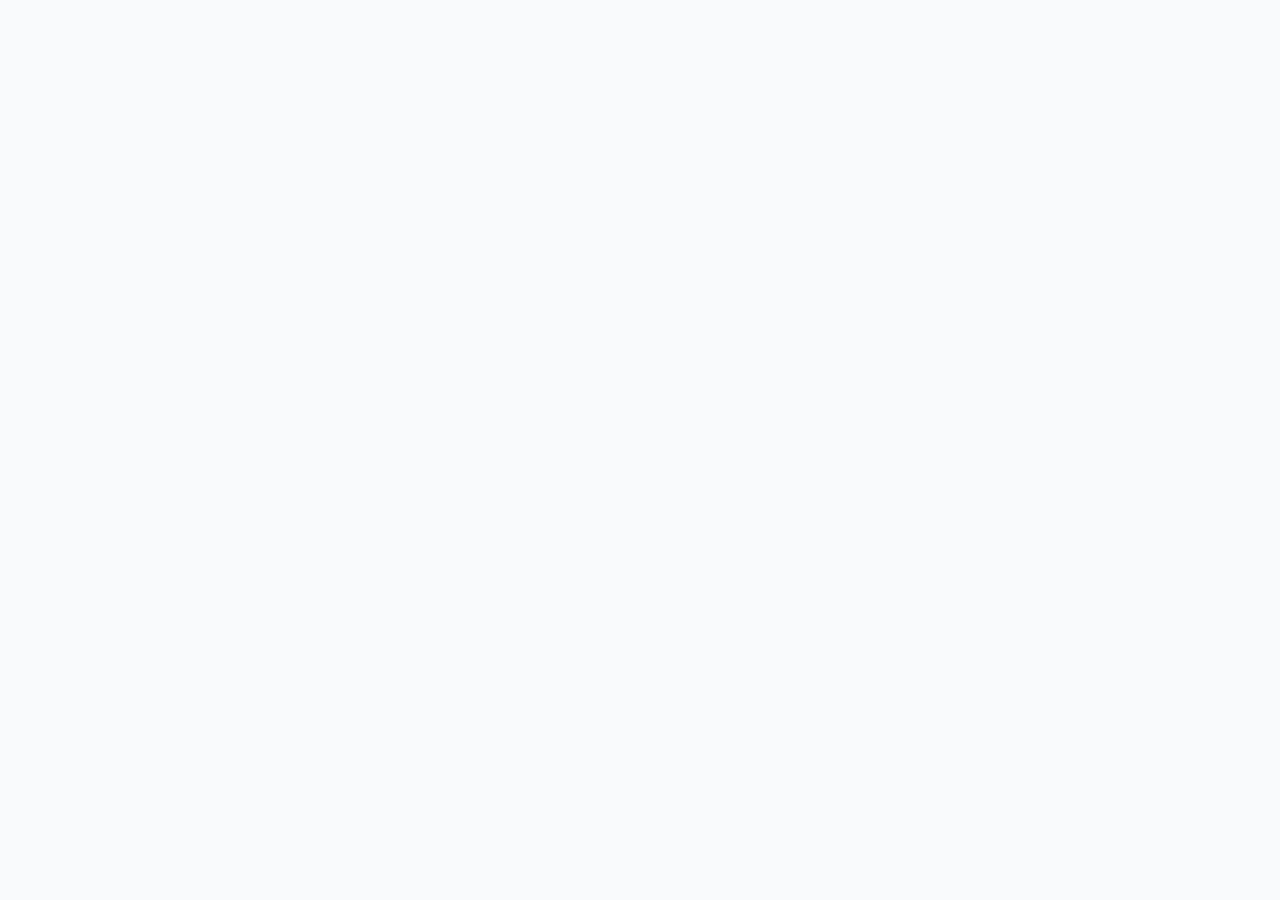
==== commit ceb069d5: "fix: restore GitHub Pages base path" ====
--- a/index.html
+++ b/index.html
@@ -7,8 +7,8 @@
     <meta name="apple-mobile-web-app-capable" content="yes" />
     <meta name="apple-mobile-web-app-status-bar-style" content="default" />
     <title>交易考古｜趁记忆变形前，封存每笔买入</title>
-    <link rel="preload" href="/fonts/inter-latin-400-normal.woff2" as="font" type="font/woff2" crossorigin />
-    <link rel="preload" href="/fonts/inter-latin-600-normal.woff2" as="font" type="font/woff2" crossorigin />
+    <link rel="preload" href="/trade-archaeology-workbench/fonts/inter-latin-400-normal.woff2" as="font" type="font/woff2" crossorigin />
+    <link rel="preload" href="/trade-archaeology-workbench/fonts/inter-latin-600-normal.woff2" as="font" type="font/woff2" crossorigin />
     <style>
       html { background-color: hsl(220 20% 98%); }
       html.dark { background-color: hsl(220 20% 5%); }
@@ -18,7 +18,7 @@
         font-style: normal;
         font-display: swap;
         font-weight: 400;
-        src: url("/fonts/inter-latin-ext-400-normal.woff2") format("woff2");
+        src: url("/trade-archaeology-workbench/fonts/inter-latin-ext-400-normal.woff2") format("woff2");
         unicode-range: U+0100-02BA,U+02BD-02C5,U+02C7-02CC,U+02CE-02D7,U+02DD-02FF,U+0304,U+0308,U+0329,U+1D00-1DBF,U+1E00-1E9F,U+1EF2-1EFF,U+2020,U+20A0-20AB,U+20AD-20C0,U+2113,U+2C60-2C7F,U+A720-A7FF;
       }
 
@@ -27,7 +27,7 @@
         font-style: normal;
         font-display: swap;
         font-weight: 400;
-        src: url("/fonts/inter-latin-400-normal.woff2") format("woff2");
+        src: url("/trade-archaeology-workbench/fonts/inter-latin-400-normal.woff2") format("woff2");
         unicode-range: U+0000-00FF,U+0131,U+0152-0153,U+02BB-02BC,U+02C6,U+02DA,U+02DC,U+0304,U+0308,U+0329,U+2000-206F,U+20AC,U+2122,U+2191,U+2193,U+2212,U+2215,U+FEFF,U+FFFD;
       }
 
@@ -36,7 +36,7 @@
         font-style: normal;
         font-display: swap;
         font-weight: 500;
-        src: url("/fonts/inter-latin-ext-500-normal.woff2") format("woff2");
+        src: url("/trade-archaeology-workbench/fonts/inter-latin-ext-500-normal.woff2") format("woff2");
         unicode-range: U+0100-02BA,U+02BD-02C5,U+02C7-02CC,U+02CE-02D7,U+02DD-02FF,U+0304,U+0308,U+0329,U+1D00-1DBF,U+1E00-1E9F,U+1EF2-1EFF,U+2020,U+20A0-20AB,U+20AD-20C0,U+2113,U+2C60-2C7F,U+A720-A7FF;
       }
 
@@ -45,7 +45,7 @@
         font-style: normal;
         font-display: swap;
         font-weight: 500;
-        src: url("/fonts/inter-latin-500-normal.woff2") format("woff2");
+        src: url("/trade-archaeology-workbench/fonts/inter-latin-500-normal.woff2") format("woff2");
         unicode-range: U+0000-00FF,U+0131,U+0152-0153,U+02BB-02BC,U+02C6,U+02DA,U+02DC,U+0304,U+0308,U+0329,U+2000-206F,U+20AC,U+2122,U+2191,U+2193,U+2212,U+2215,U+FEFF,U+FFFD;
       }
 
@@ -54,7 +54,7 @@
         font-style: normal;
         font-display: swap;
         font-weight: 600;
-        src: url("/fonts/inter-latin-ext-600-normal.woff2") format("woff2");
+        src: url("/trade-archaeology-workbench/fonts/inter-latin-ext-600-normal.woff2") format("woff2");
         unicode-range: U+0100-02BA,U+02BD-02C5,U+02C7-02CC,U+02CE-02D7,U+02DD-02FF,U+0304,U+0308,U+0329,U+1D00-1DBF,U+1E00-1E9F,U+1EF2-1EFF,U+2020,U+20A0-20AB,U+20AD-20C0,U+2113,U+2C60-2C7F,U+A720-A7FF;
       }
 
@@ -63,7 +63,7 @@
         font-style: normal;
         font-display: swap;
         font-weight: 600;
-        src: url("/fonts/inter-latin-600-normal.woff2") format("woff2");
+        src: url("/trade-archaeology-workbench/fonts/inter-latin-600-normal.woff2") format("woff2");
         unicode-range: U+0000-00FF,U+0131,U+0152-0153,U+02BB-02BC,U+02C6,U+02DA,U+02DC,U+0304,U+0308,U+0329,U+2000-206F,U+20AC,U+2122,U+2191,U+2193,U+2212,U+2215,U+FEFF,U+FFFD;
       }
 
@@ -72,7 +72,7 @@
         font-style: normal;
         font-display: swap;
         font-weight: 700;
-        src: url("/fonts/inter-latin-ext-700-normal.woff2") format("woff2");
+        src: url("/trade-archaeology-workbench/fonts/inter-latin-ext-700-normal.woff2") format("woff2");
         unicode-range: U+0100-02BA,U+02BD-02C5,U+02C7-02CC,U+02CE-02D7,U+02DD-02FF,U+0304,U+0308,U+0329,U+1D00-1DBF,U+1E00-1E9F,U+1EF2-1EFF,U+2020,U+20A0-20AB,U+20AD-20C0,U+2113,U+2C60-2C7F,U+A720-A7FF;
       }
 
@@ -81,7 +81,7 @@
         font-style: normal;
         font-display: swap;
         font-weight: 700;
-        src: url("/fonts/inter-latin-700-normal.woff2") format("woff2");
+        src: url("/trade-archaeology-workbench/fonts/inter-latin-700-normal.woff2") format("woff2");
         unicode-range: U+0000-00FF,U+0131,U+0152-0153,U+02BB-02BC,U+02C6,U+02DA,U+02DC,U+0304,U+0308,U+0329,U+2000-206F,U+20AC,U+2122,U+2191,U+2193,U+2212,U+2215,U+FEFF,U+FFFD;
       }
 
@@ -90,7 +90,7 @@
         font-style: normal;
         font-display: swap;
         font-weight: 400;
-        src: url("/fonts/jetbrains-mono-latin-ext-400-normal.woff2") format("woff2");
+        src: url("/trade-archaeology-workbench/fonts/jetbrains-mono-latin-ext-400-normal.woff2") format("woff2");
         unicode-range: U+0100-02BA,U+02BD-02C5,U+02C7-02CC,U+02CE-02D7,U+02DD-02FF,U+0304,U+0308,U+0329,U+1D00-1DBF,U+1E00-1E9F,U+1EF2-1EFF,U+2020,U+20A0-20AB,U+20AD-20C0,U+2113,U+2C60-2C7F,U+A720-A7FF;
       }
 
@@ -99,7 +99,7 @@
         font-style: normal;
         font-display: swap;
         font-weight: 400;
-        src: url("/fonts/jetbrains-mono-latin-400-normal.woff2") format("woff2");
+        src: url("/trade-archaeology-workbench/fonts/jetbrains-mono-latin-400-normal.woff2") format("woff2");
         unicode-range: U+0000-00FF,U+0131,U+0152-0153,U+02BB-02BC,U+02C6,U+02DA,U+02DC,U+0304,U+0308,U+0329,U+2000-206F,U+20AC,U+2122,U+2191,U+2193,U+2212,U+2215,U+FEFF,U+FFFD;
       }
 
@@ -108,7 +108,7 @@
         font-style: normal;
         font-display: swap;
         font-weight: 500;
-        src: url("/fonts/jetbrains-mono-latin-ext-500-normal.woff2") format("woff2");
+        src: url("/trade-archaeology-workbench/fonts/jetbrains-mono-latin-ext-500-normal.woff2") format("woff2");
         unicode-range: U+0100-02BA,U+02BD-02C5,U+02C7-02CC,U+02CE-02D7,U+02DD-02FF,U+0304,U+0308,U+0329,U+1D00-1DBF,U+1E00-1E9F,U+1EF2-1EFF,U+2020,U+20A0-20AB,U+20AD-20C0,U+2113,U+2C60-2C7F,U+A720-A7FF;
       }
 
@@ -117,7 +117,7 @@
         font-style: normal;
         font-display: swap;
         font-weight: 500;
-        src: url("/fonts/jetbrains-mono-latin-500-normal.woff2") format("woff2");
+        src: url("/trade-archaeology-workbench/fonts/jetbrains-mono-latin-500-normal.woff2") format("woff2");
         unicode-range: U+0000-00FF,U+0131,U+0152-0153,U+02BB-02BC,U+02C6,U+02DA,U+02DC,U+0304,U+0308,U+0329,U+2000-206F,U+20AC,U+2122,U+2191,U+2193,U+2212,U+2215,U+FEFF,U+FFFD;
       }
 
@@ -126,7 +126,7 @@
         font-style: normal;
         font-display: swap;
         font-weight: 700;
-        src: url("/fonts/jetbrains-mono-latin-ext-700-normal.woff2") format("woff2");
+        src: url("/trade-archaeology-workbench/fonts/jetbrains-mono-latin-ext-700-normal.woff2") format("woff2");
         unicode-range: U+0100-02BA,U+02BD-02C5,U+02C7-02CC,U+02CE-02D7,U+02DD-02FF,U+0304,U+0308,U+0329,U+1D00-1DBF,U+1E00-1E9F,U+1EF2-1EFF,U+2020,U+20A0-20AB,U+20AD-20C0,U+2113,U+2C60-2C7F,U+A720-A7FF;
       }
 
@@ -135,23 +135,23 @@
         font-style: normal;
         font-display: swap;
         font-weight: 700;
-        src: url("/fonts/jetbrains-mono-latin-700-normal.woff2") format("woff2");
+        src: url("/trade-archaeology-workbench/fonts/jetbrains-mono-latin-700-normal.woff2") format("woff2");
         unicode-range: U+0000-00FF,U+0131,U+0152-0153,U+02BB-02BC,U+02C6,U+02DA,U+02DC,U+0304,U+0308,U+0329,U+2000-206F,U+20AC,U+2122,U+2191,U+2193,U+2212,U+2215,U+FEFF,U+FFFD;
       }
     </style>
-    <script src="/theme-boot.js"></script>
+    <script src="/trade-archaeology-workbench/theme-boot.js"></script>
     <meta name="description" content="刚完成买入后，用几十秒核对成交字段并保存当时原话；随后在电脑端与交割单和策略记录核对。" />
     <meta property="og:title" content="交易考古｜封存刚发生的买入" />
     <meta property="og:description" content="截图、核对、写一句原因。趁记忆变形前，保留每笔买入当时的真实判断。" />
     <meta property="og:type" content="website" />
-    <meta property="og:image" content="/mobile-social-preview.png" />
+    <meta property="og:image" content="/trade-archaeology-workbench/mobile-social-preview.png" />
     <meta name="twitter:card" content="summary_large_image" />
     <meta name="twitter:title" content="交易考古｜封存刚发生的买入" />
     <meta name="twitter:description" content="截图、核对、写一句原因。趁记忆变形前，保留每笔买入当时的真实判断。" />
-    <meta name="twitter:image" content="/mobile-social-preview.png" />
-    <script type="module" crossorigin src="/assets/index-D56jchbZ.js"></script>
-    <link rel="modulepreload" crossorigin href="/assets/vendor-react-CUtAopOb.js">
-    <link rel="stylesheet" crossorigin href="/assets/index-DrBHMbCF.css">
+    <meta name="twitter:image" content="/trade-archaeology-workbench/mobile-social-preview.png" />
+    <script type="module" crossorigin src="/trade-archaeology-workbench/assets/index-D-PbyIpU.js"></script>
+    <link rel="modulepreload" crossorigin href="/trade-archaeology-workbench/assets/vendor-react-CUtAopOb.js">
+    <link rel="stylesheet" crossorigin href="/trade-archaeology-workbench/assets/index-DrBHMbCF.css">
   </head>
   <body class="min-h-screen bg-background text-foreground antialiased">
     <!--
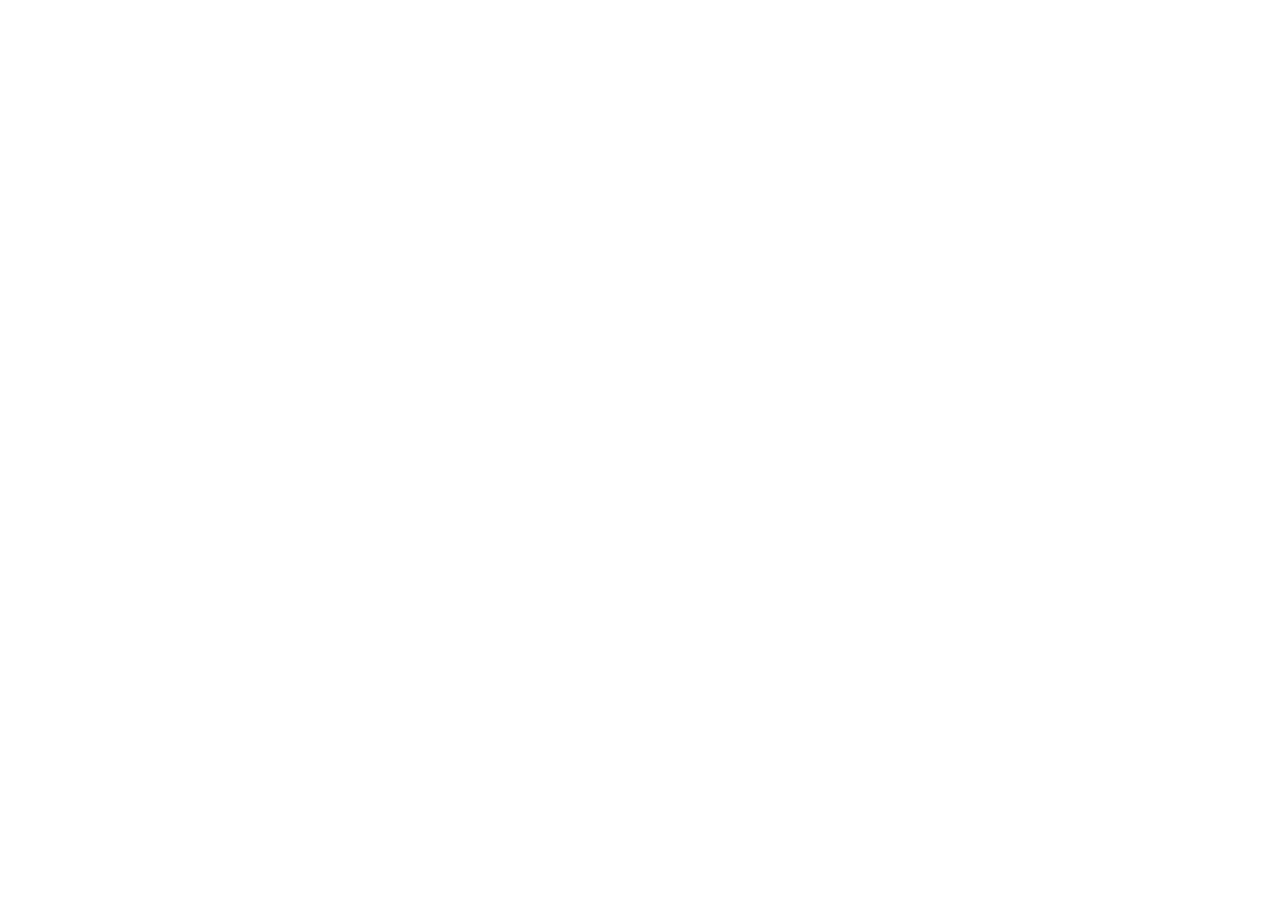
==== commit ab5cdb2b: "fix: show all thirty buy decisions" ====
--- a/index.html
+++ b/index.html
@@ -7,151 +7,16 @@
     <meta name="apple-mobile-web-app-capable" content="yes" />
     <meta name="apple-mobile-web-app-status-bar-style" content="default" />
     <title>交易考古｜趁记忆变形前，封存每笔买入</title>
-    <link rel="preload" href="/trade-archaeology-workbench/fonts/inter-latin-400-normal.woff2" as="font" type="font/woff2" crossorigin />
-    <link rel="preload" href="/trade-archaeology-workbench/fonts/inter-latin-600-normal.woff2" as="font" type="font/woff2" crossorigin />
-    <style>
-      html { background-color: hsl(220 20% 98%); }
-      html.dark { background-color: hsl(220 20% 5%); }
-
-      @font-face {
-        font-family: "Inter";
-        font-style: normal;
-        font-display: swap;
-        font-weight: 400;
-        src: url("/trade-archaeology-workbench/fonts/inter-latin-ext-400-normal.woff2") format("woff2");
-        unicode-range: U+0100-02BA,U+02BD-02C5,U+02C7-02CC,U+02CE-02D7,U+02DD-02FF,U+0304,U+0308,U+0329,U+1D00-1DBF,U+1E00-1E9F,U+1EF2-1EFF,U+2020,U+20A0-20AB,U+20AD-20C0,U+2113,U+2C60-2C7F,U+A720-A7FF;
-      }
-
-      @font-face {
-        font-family: "Inter";
-        font-style: normal;
-        font-display: swap;
-        font-weight: 400;
-        src: url("/trade-archaeology-workbench/fonts/inter-latin-400-normal.woff2") format("woff2");
-        unicode-range: U+0000-00FF,U+0131,U+0152-0153,U+02BB-02BC,U+02C6,U+02DA,U+02DC,U+0304,U+0308,U+0329,U+2000-206F,U+20AC,U+2122,U+2191,U+2193,U+2212,U+2215,U+FEFF,U+FFFD;
-      }
-
-      @font-face {
-        font-family: "Inter";
-        font-style: normal;
-        font-display: swap;
-        font-weight: 500;
-        src: url("/trade-archaeology-workbench/fonts/inter-latin-ext-500-normal.woff2") format("woff2");
-        unicode-range: U+0100-02BA,U+02BD-02C5,U+02C7-02CC,U+02CE-02D7,U+02DD-02FF,U+0304,U+0308,U+0329,U+1D00-1DBF,U+1E00-1E9F,U+1EF2-1EFF,U+2020,U+20A0-20AB,U+20AD-20C0,U+2113,U+2C60-2C7F,U+A720-A7FF;
-      }
-
-      @font-face {
-        font-family: "Inter";
-        font-style: normal;
-        font-display: swap;
-        font-weight: 500;
-        src: url("/trade-archaeology-workbench/fonts/inter-latin-500-normal.woff2") format("woff2");
-        unicode-range: U+0000-00FF,U+0131,U+0152-0153,U+02BB-02BC,U+02C6,U+02DA,U+02DC,U+0304,U+0308,U+0329,U+2000-206F,U+20AC,U+2122,U+2191,U+2193,U+2212,U+2215,U+FEFF,U+FFFD;
-      }
-
-      @font-face {
-        font-family: "Inter";
-        font-style: normal;
-        font-display: swap;
-        font-weight: 600;
-        src: url("/trade-archaeology-workbench/fonts/inter-latin-ext-600-normal.woff2") format("woff2");
-        unicode-range: U+0100-02BA,U+02BD-02C5,U+02C7-02CC,U+02CE-02D7,U+02DD-02FF,U+0304,U+0308,U+0329,U+1D00-1DBF,U+1E00-1E9F,U+1EF2-1EFF,U+2020,U+20A0-20AB,U+20AD-20C0,U+2113,U+2C60-2C7F,U+A720-A7FF;
-      }
-
-      @font-face {
-        font-family: "Inter";
-        font-style: normal;
-        font-display: swap;
-        font-weight: 600;
-        src: url("/trade-archaeology-workbench/fonts/inter-latin-600-normal.woff2") format("woff2");
-        unicode-range: U+0000-00FF,U+0131,U+0152-0153,U+02BB-02BC,U+02C6,U+02DA,U+02DC,U+0304,U+0308,U+0329,U+2000-206F,U+20AC,U+2122,U+2191,U+2193,U+2212,U+2215,U+FEFF,U+FFFD;
-      }
-
-      @font-face {
-        font-family: "Inter";
-        font-style: normal;
-        font-display: swap;
-        font-weight: 700;
-        src: url("/trade-archaeology-workbench/fonts/inter-latin-ext-700-normal.woff2") format("woff2");
-        unicode-range: U+0100-02BA,U+02BD-02C5,U+02C7-02CC,U+02CE-02D7,U+02DD-02FF,U+0304,U+0308,U+0329,U+1D00-1DBF,U+1E00-1E9F,U+1EF2-1EFF,U+2020,U+20A0-20AB,U+20AD-20C0,U+2113,U+2C60-2C7F,U+A720-A7FF;
-      }
-
-      @font-face {
-        font-family: "Inter";
-        font-style: normal;
-        font-display: swap;
-        font-weight: 700;
-        src: url("/trade-archaeology-workbench/fonts/inter-latin-700-normal.woff2") format("woff2");
-        unicode-range: U+0000-00FF,U+0131,U+0152-0153,U+02BB-02BC,U+02C6,U+02DA,U+02DC,U+0304,U+0308,U+0329,U+2000-206F,U+20AC,U+2122,U+2191,U+2193,U+2212,U+2215,U+FEFF,U+FFFD;
-      }
-
-      @font-face {
-        font-family: "JetBrains Mono";
-        font-style: normal;
-        font-display: swap;
-        font-weight: 400;
-        src: url("/trade-archaeology-workbench/fonts/jetbrains-mono-latin-ext-400-normal.woff2") format("woff2");
-        unicode-range: U+0100-02BA,U+02BD-02C5,U+02C7-02CC,U+02CE-02D7,U+02DD-02FF,U+0304,U+0308,U+0329,U+1D00-1DBF,U+1E00-1E9F,U+1EF2-1EFF,U+2020,U+20A0-20AB,U+20AD-20C0,U+2113,U+2C60-2C7F,U+A720-A7FF;
-      }
-
-      @font-face {
-        font-family: "JetBrains Mono";
-        font-style: normal;
-        font-display: swap;
-        font-weight: 400;
-        src: url("/trade-archaeology-workbench/fonts/jetbrains-mono-latin-400-normal.woff2") format("woff2");
-        unicode-range: U+0000-00FF,U+0131,U+0152-0153,U+02BB-02BC,U+02C6,U+02DA,U+02DC,U+0304,U+0308,U+0329,U+2000-206F,U+20AC,U+2122,U+2191,U+2193,U+2212,U+2215,U+FEFF,U+FFFD;
-      }
-
-      @font-face {
-        font-family: "JetBrains Mono";
-        font-style: normal;
-        font-display: swap;
-        font-weight: 500;
-        src: url("/trade-archaeology-workbench/fonts/jetbrains-mono-latin-ext-500-normal.woff2") format("woff2");
-        unicode-range: U+0100-02BA,U+02BD-02C5,U+02C7-02CC,U+02CE-02D7,U+02DD-02FF,U+0304,U+0308,U+0329,U+1D00-1DBF,U+1E00-1E9F,U+1EF2-1EFF,U+2020,U+20A0-20AB,U+20AD-20C0,U+2113,U+2C60-2C7F,U+A720-A7FF;
-      }
-
-      @font-face {
-        font-family: "JetBrains Mono";
-        font-style: normal;
-        font-display: swap;
-        font-weight: 500;
-        src: url("/trade-archaeology-workbench/fonts/jetbrains-mono-latin-500-normal.woff2") format("woff2");
-        unicode-range: U+0000-00FF,U+0131,U+0152-0153,U+02BB-02BC,U+02C6,U+02DA,U+02DC,U+0304,U+0308,U+0329,U+2000-206F,U+20AC,U+2122,U+2191,U+2193,U+2212,U+2215,U+FEFF,U+FFFD;
-      }
-
-      @font-face {
-        font-family: "JetBrains Mono";
-        font-style: normal;
-        font-display: swap;
-        font-weight: 700;
-        src: url("/trade-archaeology-workbench/fonts/jetbrains-mono-latin-ext-700-normal.woff2") format("woff2");
-        unicode-range: U+0100-02BA,U+02BD-02C5,U+02C7-02CC,U+02CE-02D7,U+02DD-02FF,U+0304,U+0308,U+0329,U+1D00-1DBF,U+1E00-1E9F,U+1EF2-1EFF,U+2020,U+20A0-20AB,U+20AD-20C0,U+2113,U+2C60-2C7F,U+A720-A7FF;
-      }
-
-      @font-face {
-        font-family: "JetBrains Mono";
-        font-style: normal;
-        font-display: swap;
-        font-weight: 700;
-        src: url("/trade-archaeology-workbench/fonts/jetbrains-mono-latin-700-normal.woff2") format("woff2");
-        unicode-range: U+0000-00FF,U+0131,U+0152-0153,U+02BB-02BC,U+02C6,U+02DA,U+02DC,U+0304,U+0308,U+0329,U+2000-206F,U+20AC,U+2122,U+2191,U+2193,U+2212,U+2215,U+FEFF,U+FFFD;
-      }
-    </style>
-    <script src="/trade-archaeology-workbench/theme-boot.js"></script>
     <meta name="description" content="刚完成买入后，用几十秒核对成交字段并保存当时原话；随后在电脑端与交割单和策略记录核对。" />
     <meta property="og:title" content="交易考古｜封存刚发生的买入" />
     <meta property="og:description" content="截图、核对、写一句原因。趁记忆变形前，保留每笔买入当时的真实判断。" />
     <meta property="og:type" content="website" />
-    <meta property="og:image" content="/trade-archaeology-workbench/mobile-social-preview.png" />
     <meta name="twitter:card" content="summary_large_image" />
     <meta name="twitter:title" content="交易考古｜封存刚发生的买入" />
     <meta name="twitter:description" content="截图、核对、写一句原因。趁记忆变形前，保留每笔买入当时的真实判断。" />
-    <meta name="twitter:image" content="/trade-archaeology-workbench/mobile-social-preview.png" />
-    <script type="module" crossorigin src="/trade-archaeology-workbench/assets/index-D-PbyIpU.js"></script>
-    <link rel="modulepreload" crossorigin href="/trade-archaeology-workbench/assets/vendor-react-CUtAopOb.js">
-    <link rel="stylesheet" crossorigin href="/trade-archaeology-workbench/assets/index-DrBHMbCF.css">
+    <script type="module" crossorigin src="/trade-archaeology-demo/assets/index-DKpohQRE.js"></script>
+    <link rel="modulepreload" crossorigin href="/trade-archaeology-demo/assets/vendor-react-9qM41xJg.js">
+    <link rel="stylesheet" crossorigin href="/trade-archaeology-demo/assets/index-Da2CYoPc.css">
   </head>
   <body class="min-h-screen bg-background text-foreground antialiased">
     <!--
